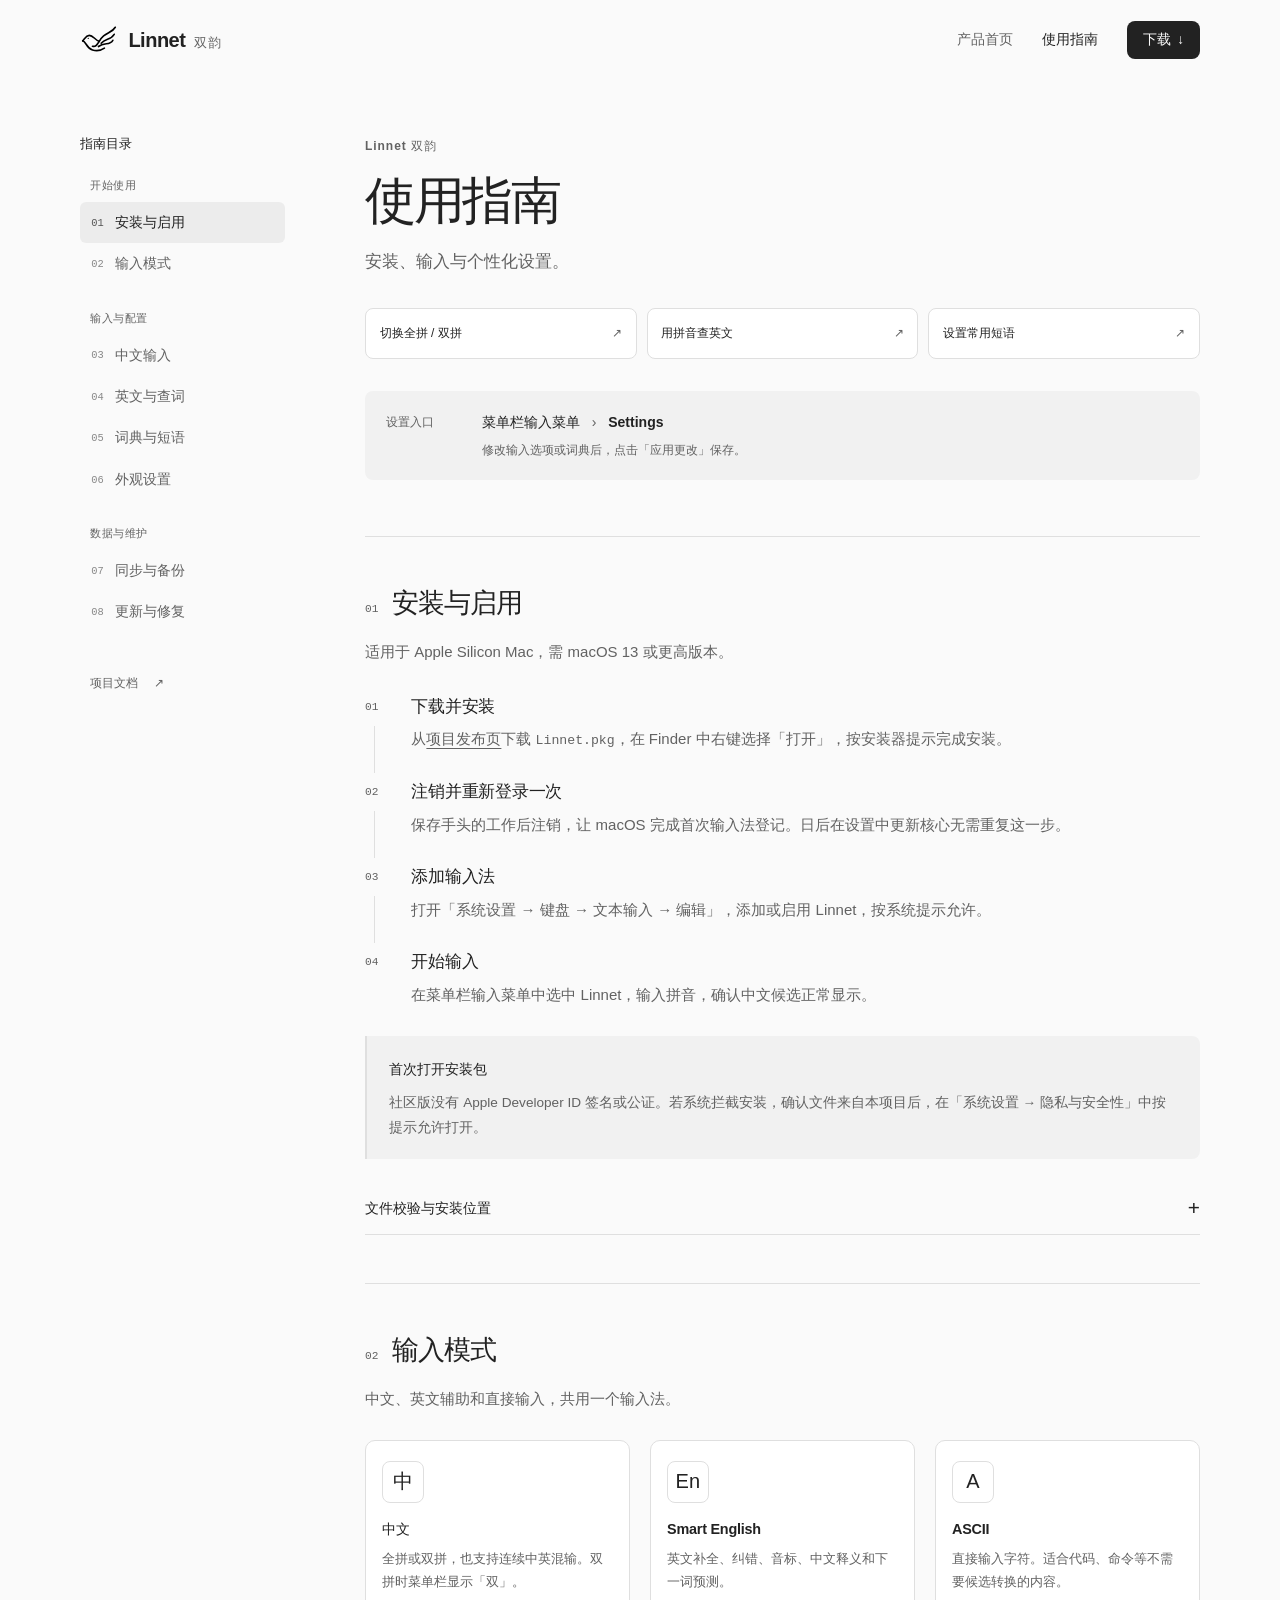
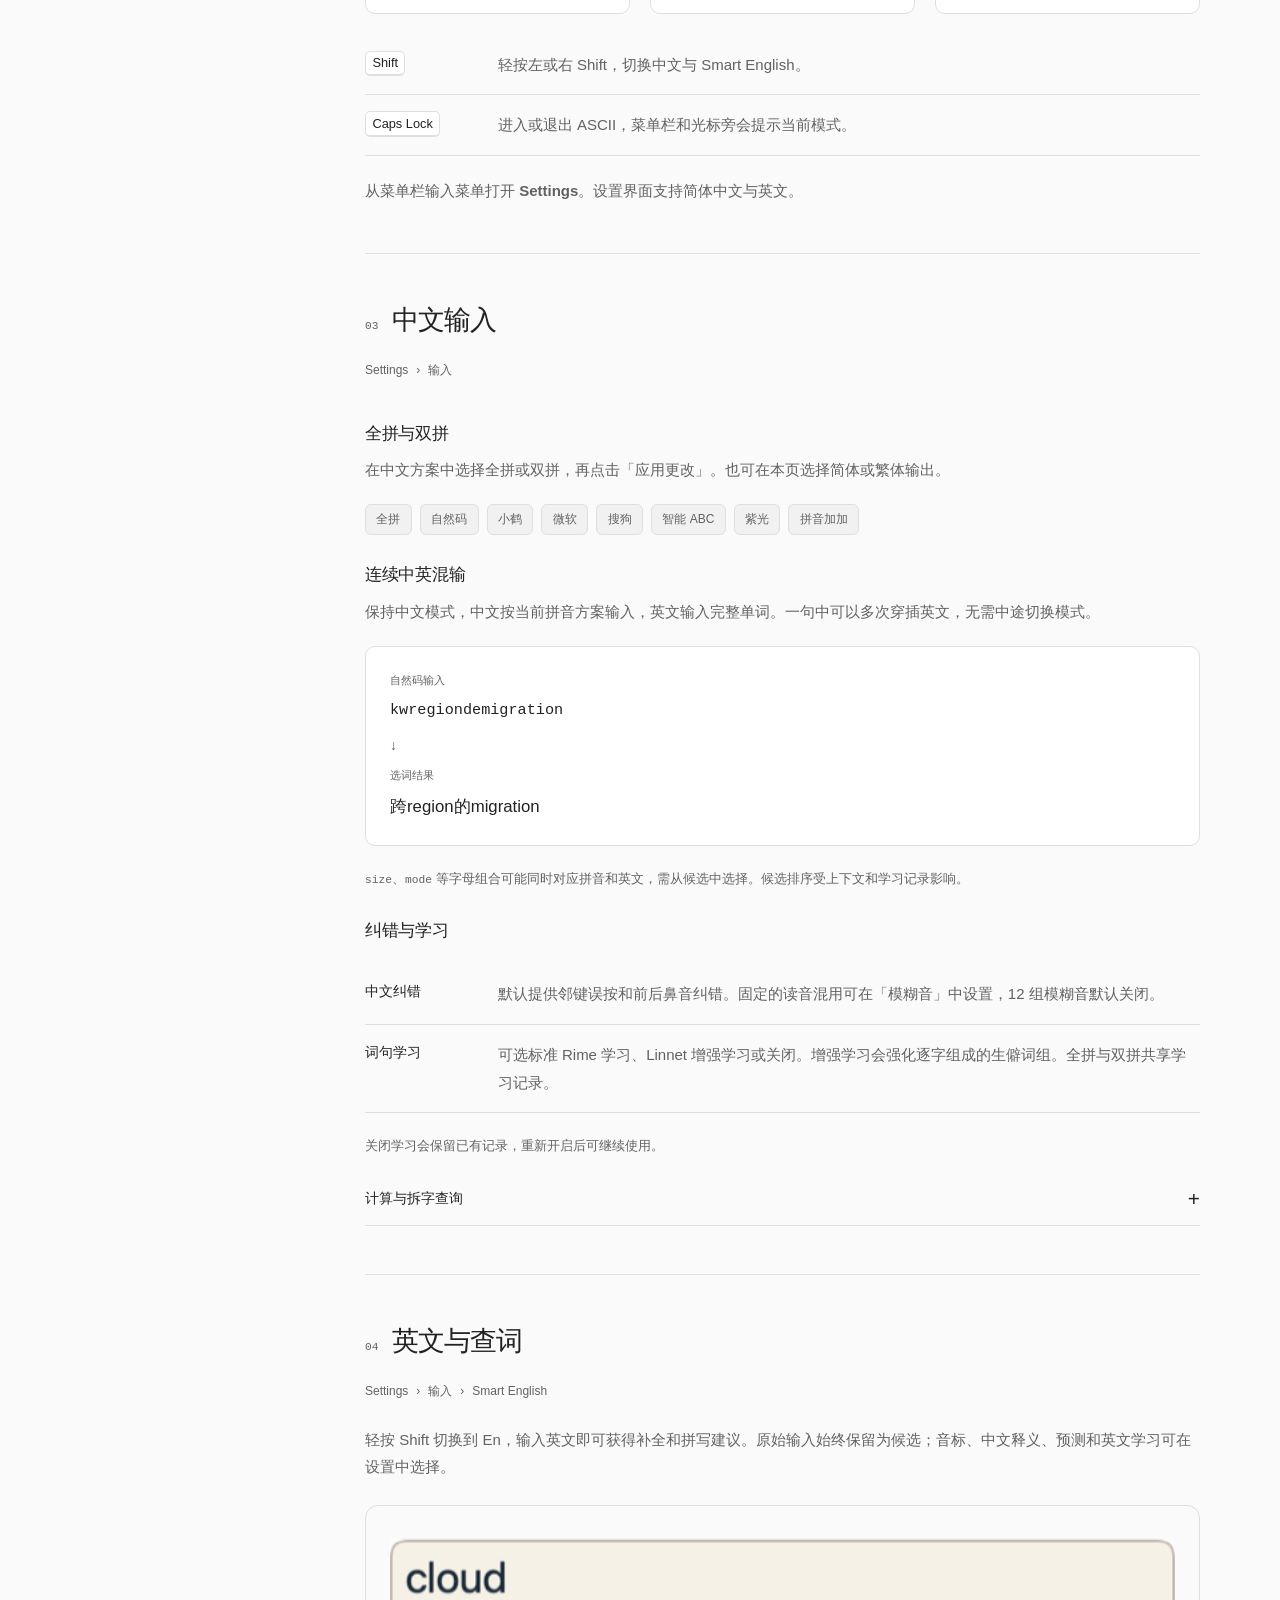
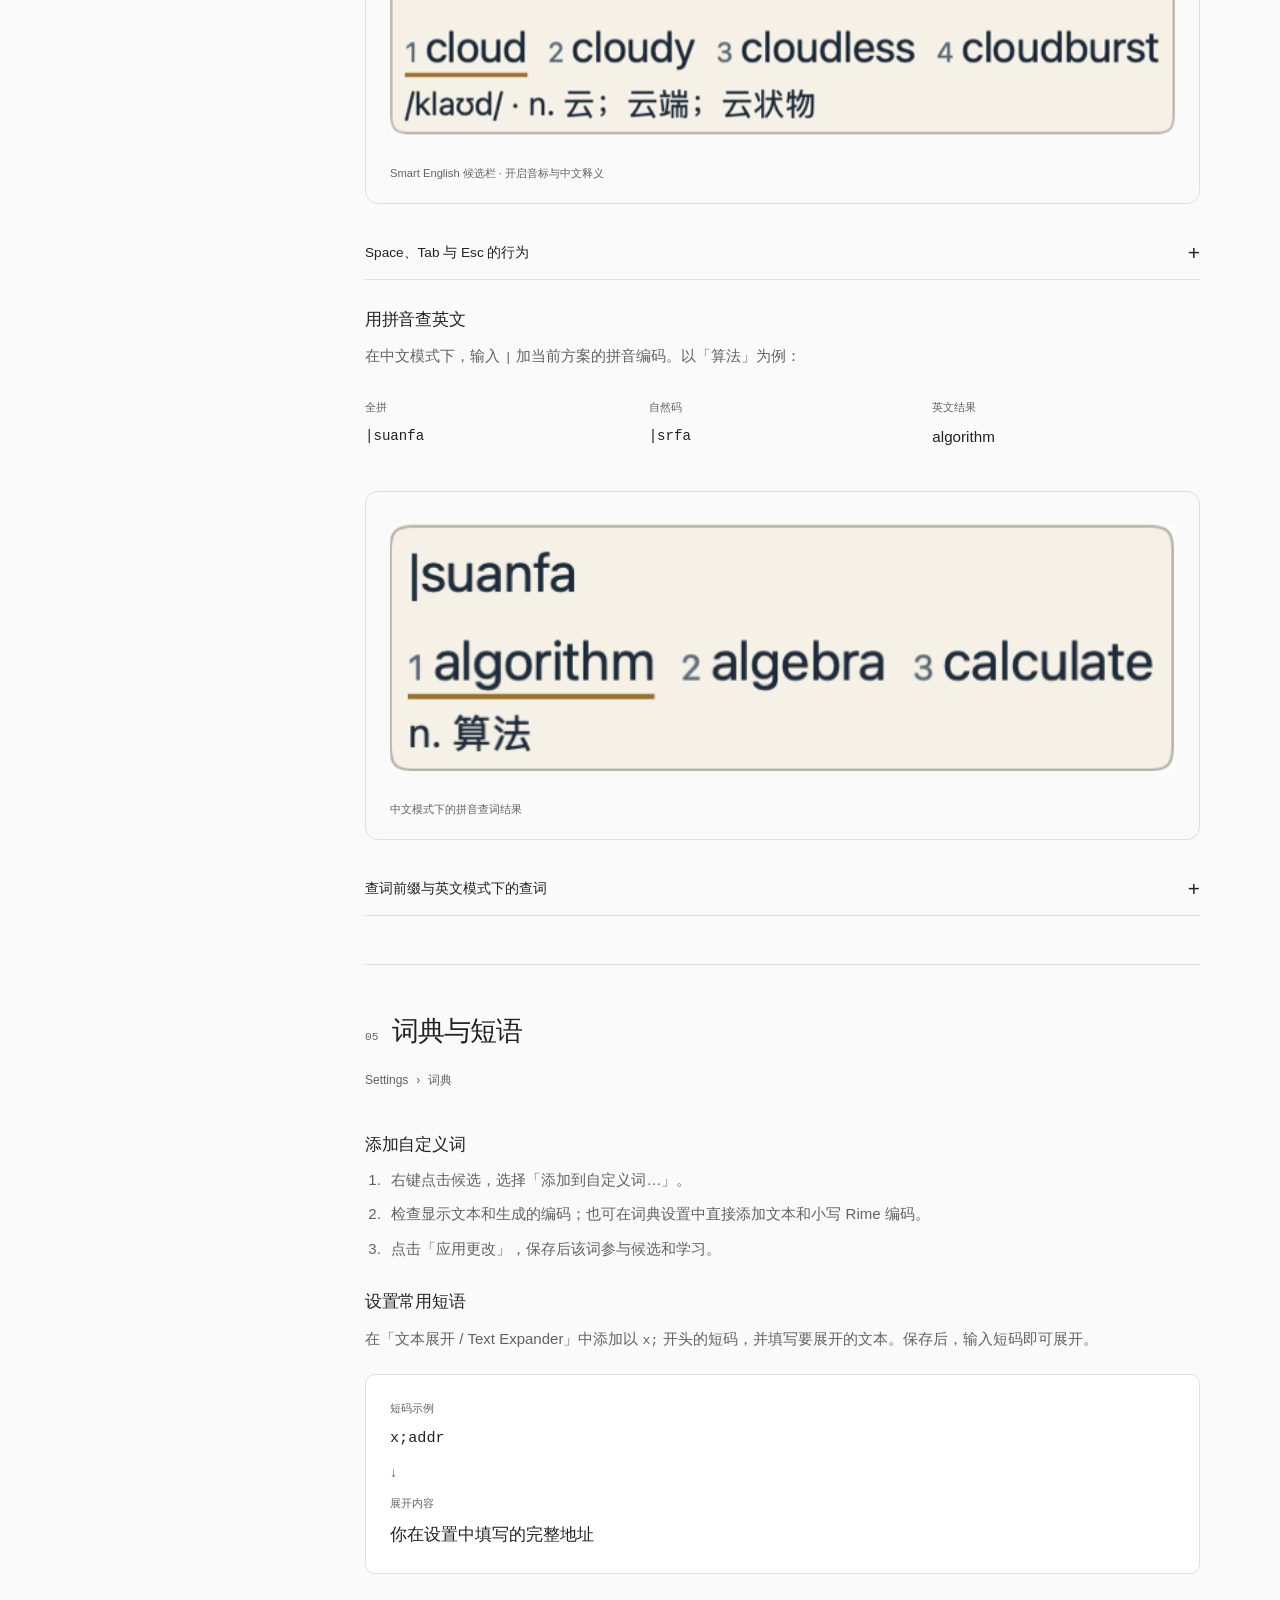
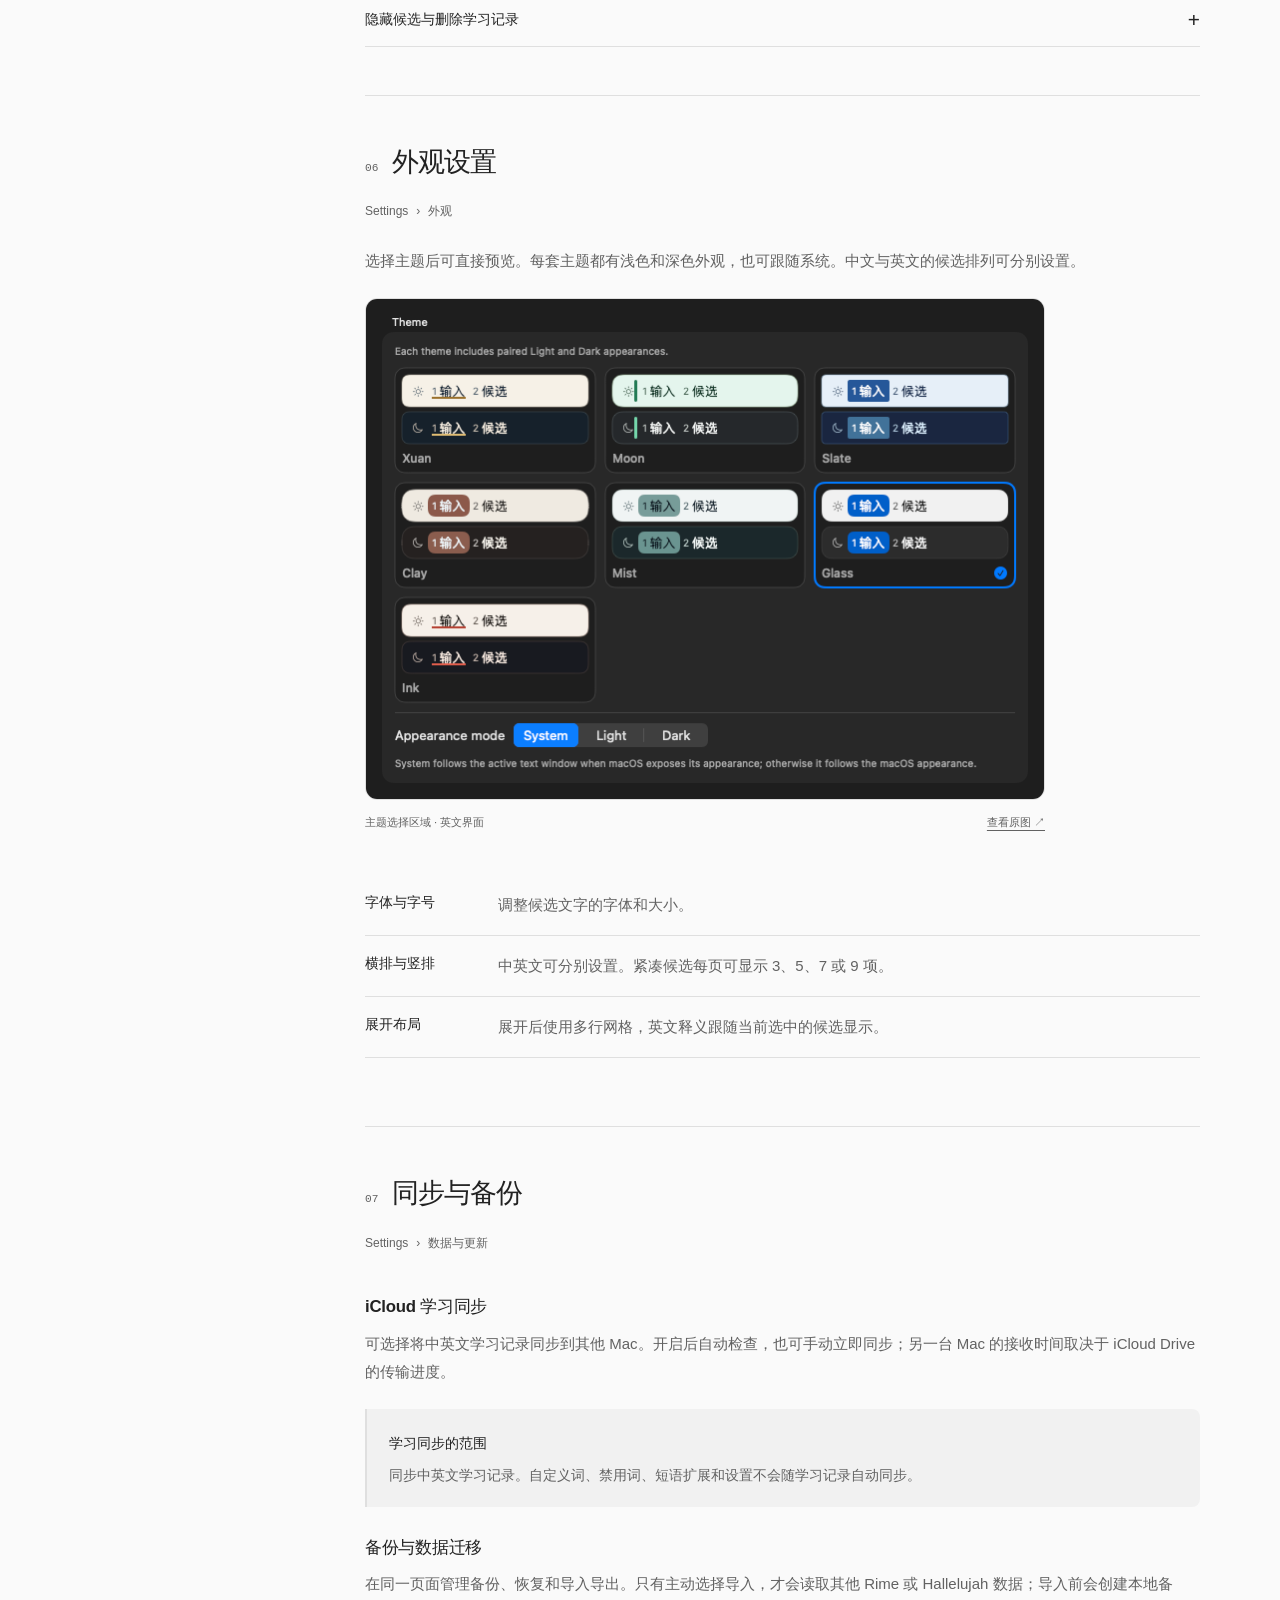
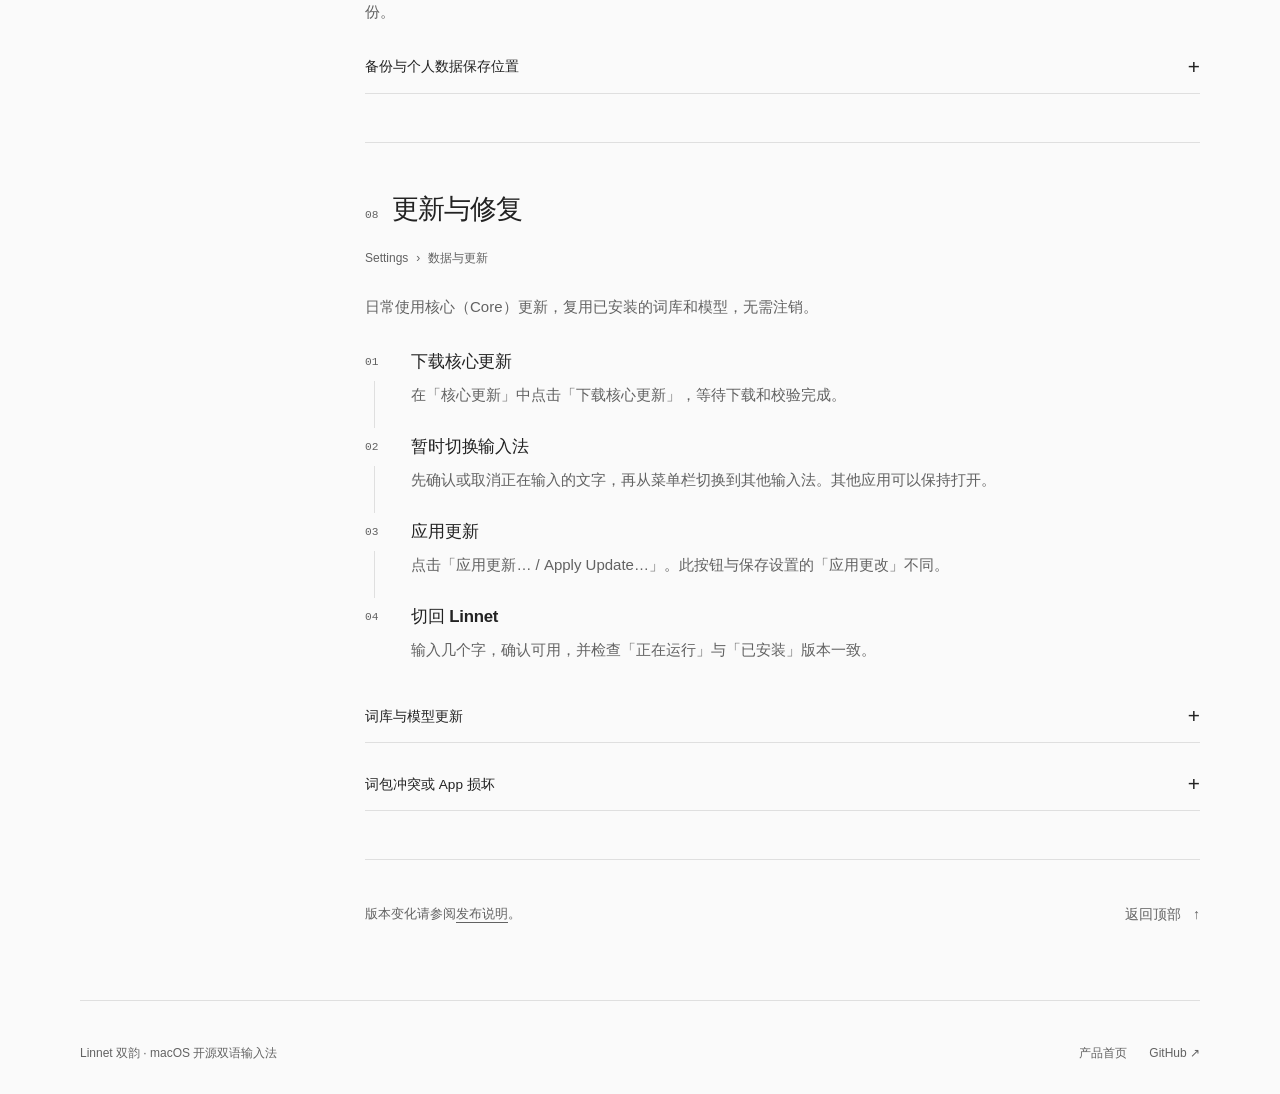
==== guide.html @ 4359aab7 "Refine product pages and usage guide" ====
<!DOCTYPE html>
<html lang="zh-Hans">
<head>
  <meta charset="utf-8">
  <meta name="viewport" content="width=device-width, initial-scale=1">
  <meta name="color-scheme" content="light dark">
  <meta name="description" content="Linnet 双韵使用指南：安装启用、全拼与双拼、英文补全与查词、个人词典、外观设置、学习同步和更新。">
  <title>使用指南 — Linnet 双韵</title>
  <link rel="icon" href="assets/mark.svg" type="image/svg+xml">
  <link rel="stylesheet" href="style.css?v=1d5e2af090fe">
  <script src="script.js?v=b2eeee60a65c" defer></script>
</head>
<body class="guide-body">
  <a class="skip-link" href="#main">跳到主要内容</a>
  <header class="site-header">
    <div class="wrap header-inner">
      <a class="brand" href="index.html" aria-label="Linnet 双韵首页"><img src="assets/mark.svg" alt="" width="38" height="34"><span>Linnet <span class="brand-cn">双韵</span></span></a>
      <nav aria-label="主导航"><a href="index.html">产品首页</a><a href="guide.html" aria-current="page">使用指南</a><a class="nav-download" href="index.html#install">下载 <span aria-hidden="true">↓</span></a></nav>
    </div>
  </header>
  <div class="wrap guide-layout">
    <aside class="guide-sidebar">
      <details class="guide-navigation" open>
        <summary>指南目录 <span class="nav-current-label" aria-hidden="true">安装与启用</span><span class="disclosure-icon" aria-hidden="true">+</span></summary>
        <nav class="guide-toc" aria-label="指南章节">
          <p class="nav-group">开始使用</p>
          <a href="#install"><span>01</span>安装与启用</a>
          <a href="#modes"><span>02</span>输入模式</a>
          <p class="nav-group">输入与配置</p>
          <a href="#chinese"><span>03</span>中文输入</a>
          <a href="#english"><span>04</span>英文与查词</a>
          <a href="#dictionary"><span>05</span>词典与短语</a>
          <a href="#appearance"><span>06</span>外观设置</a>
          <p class="nav-group">数据与维护</p>
          <a href="#data"><span>07</span>同步与备份</a>
          <a href="#updates"><span>08</span>更新与修复</a>
        </nav>
      </details>
      <a class="sidebar-source" href="https://github.com/Ares-X/Linnet/blob/main/README.md">项目文档 <span aria-hidden="true">↗</span></a>
    </aside>
    <main id="main" class="guide-content">
      <div class="guide-intro">
        <p class="eyebrow">Linnet 双韵</p>
        <h1>使用指南</h1>
        <p class="guide-lead">安装、输入与个性化设置。</p>
        <div class="quick-links" aria-label="常用操作">
          <a href="#chinese"><span>切换全拼 / 双拼</span><span aria-hidden="true">↗</span></a>
          <a href="#lookup"><span>用拼音查英文</span><span aria-hidden="true">↗</span></a>
          <a href="#expander"><span>设置常用短语</span><span aria-hidden="true">↗</span></a>
        </div>
        <div class="settings-entry"><span class="entry-label">设置入口</span><p>菜单栏输入菜单 <span aria-hidden="true">›</span> <strong>Settings</strong></p><small>修改输入选项或词典后，点击「应用更改」保存。</small></div>
      </div>

      <section id="install" class="guide-section" aria-labelledby="install-title">
        <div class="chapter-heading"><span aria-hidden="true">01</span><h2 id="install-title">安装与启用</h2></div>
        <p class="section-lead">适用于 Apple Silicon Mac，需 macOS 13 或更高版本。</p>
        <ol class="steps">
          <li><h3>下载并安装</h3><p>从<a href="https://github.com/Ares-X/Linnet/releases/latest">项目发布页</a>下载 <code>Linnet.pkg</code>，在 Finder 中右键选择「打开」，按安装器提示完成安装。</p></li>
          <li><h3>注销并重新登录一次</h3><p>保存手头的工作后注销，让 macOS 完成首次输入法登记。日后在设置中更新核心无需重复这一步。</p></li>
          <li><h3>添加输入法</h3><p>打开「系统设置 → 键盘 → 文本输入 → 编辑」，添加或启用 Linnet，按系统提示允许。</p></li>
          <li><h3>开始输入</h3><p>在菜单栏输入菜单中选中 Linnet，输入拼音，确认中文候选正常显示。</p></li>
        </ol>
        <div class="note"><strong>首次打开安装包</strong><p>社区版没有 Apple Developer ID 签名或公证。若系统拦截安装，确认文件来自本项目后，在「系统设置 → 隐私与安全性」中按提示允许打开。</p></div>
        <details class="guide-details"><summary>文件校验与安装位置<span class="disclosure-icon" aria-hidden="true">+</span></summary><div>
          <p>在终端中进入安装包所在目录，运行以下命令，与同一版本发布页上的 SHA-256 核对。校验值不符或提示文件损坏时，请停止安装并核对来源。</p>
          <div class="command-row"><code id="guide-verify-command">shasum -a 256 Linnet.pkg</code><button type="button" data-copy="guide-verify-command">复制命令</button></div><p class="copy-status" role="status" aria-live="polite"></p>
          <p>Linnet 安装到 <code>~/Library/Input Methods/Linnet.app</code>，无需管理员权限。安装后不要手动移动 App。</p>
        </div></details>
      </section>

      <section id="modes" class="guide-section" aria-labelledby="modes-title">
        <div class="chapter-heading"><span aria-hidden="true">02</span><h2 id="modes-title">输入模式</h2></div>
        <p class="section-lead">中文、英文辅助和直接输入，共用一个输入法。</p>
        <div class="mode-cards">
          <article><span class="mode-badge" aria-hidden="true">中</span><h3>中文</h3><p>全拼或双拼，也支持连续中英混输。双拼时菜单栏显示「双」。</p></article>
          <article><span class="mode-badge" aria-hidden="true">En</span><h3>Smart English</h3><p>英文补全、纠错、音标、中文释义和下一词预测。</p></article>
          <article><span class="mode-badge" aria-hidden="true">A</span><h3>ASCII</h3><p>直接输入字符。适合代码、命令等不需要候选转换的内容。</p></article>
        </div>
        <dl class="option-list"><div><dt><kbd>Shift</kbd></dt><dd>轻按左或右 Shift，切换中文与 Smart English。</dd></div><div><dt><kbd>Caps Lock</kbd></dt><dd>进入或退出 ASCII，菜单栏和光标旁会提示当前模式。</dd></div></dl>
        <p>从菜单栏输入菜单打开 <strong>Settings</strong>。设置界面支持简体中文与英文。</p>
      </section>

      <section id="chinese" class="guide-section" aria-labelledby="chinese-title">
        <div class="chapter-heading"><span aria-hidden="true">03</span><h2 id="chinese-title">中文输入</h2></div>
        <p class="settings-path">Settings <span>›</span> 输入</p>
        <h3>全拼与双拼</h3><p>在中文方案中选择全拼或双拼，再点击「应用更改」。也可在本页选择简体或繁体输出。</p>
        <ul class="scheme-list" aria-label="支持的拼音方案"><li>全拼</li><li>自然码</li><li>小鹤</li><li>微软</li><li>搜狗</li><li>智能 ABC</li><li>紫光</li><li>拼音加加</li></ul>
        <h3>连续中英混输</h3><p>保持中文模式，中文按当前拼音方案输入，英文输入完整单词。一句中可以多次穿插英文，无需中途切换模式。</p>
        <div class="input-example"><div><span>自然码输入</span><code>kwregiondemigration</code></div><span class="example-arrow" aria-hidden="true">↓</span><div><span>选词结果</span><strong>跨region的migration</strong></div></div>
        <p class="fine-print"><code>size</code>、<code>mode</code> 等字母组合可能同时对应拼音和英文，需从候选中选择。候选排序受上下文和学习记录影响。</p>
        <h3>纠错与学习</h3>
        <dl class="option-list"><div><dt>中文纠错</dt><dd>默认提供邻键误按和前后鼻音纠错。固定的读音混用可在「模糊音」中设置，12 组模糊音默认关闭。</dd></div><div><dt>词句学习</dt><dd>可选标准 Rime 学习、Linnet 增强学习或关闭。增强学习会强化逐字组成的生僻词组。全拼与双拼共享学习记录。</dd></div></dl>
        <p class="fine-print">关闭学习会保留已有记录，重新开启后可继续使用。</p>
        <details id="tools" class="guide-details"><summary>计算与拆字查询<span class="disclosure-icon" aria-hidden="true">+</span></summary><div><p>Linnet 的中文方案接入了 Rime 生态的辅助输入工具：<code>cC</code> 加表达式用于计算，<code>uU</code> 加全拼用于部件拆字查询。字母大小写需与示例前缀一致。</p><a href="https://github.com/Ares-X/Linnet/blob/main/THIRD_PARTY_NOTICES.md">查看第三方来源</a></div></details>
      </section>

      <section id="english" class="guide-section" aria-labelledby="english-title">
        <div class="chapter-heading"><span aria-hidden="true">04</span><h2 id="english-title">英文与查词</h2></div>
        <p class="settings-path">Settings <span>›</span> 输入 <span>›</span> Smart English</p>
        <p>轻按 Shift 切换到 En，输入英文即可获得补全和拼写建议。原始输入始终保留为候选；音标、中文释义、预测和英文学习可在设置中选择。</p>
        <figure class="guide-figure candidate-showcase"><div class="screenshot-stage"><div class="screenshot-crop english-crop"><img src="assets/bilingual.png" width="1360" height="660" alt="英文候选栏显示 cloud、cloudy 等单词，下方附 cloud 的音标与中文释义" loading="lazy"></div></div><figcaption>Smart English 候选栏 · 开启音标与中文释义</figcaption></figure>
        <details class="guide-details"><summary>Space、Tab 与 Esc 的行为<span class="disclosure-icon" aria-hidden="true">+</span></summary><div><dl class="option-list"><div><dt>Space</dt><dd>可设置确认单词后是否补空格。</dd></div><div><dt>Tab</dt><dd>可选智能接受、候选导航，或交给当前应用处理。</dd></div><div><dt>Esc</dt><dd>关闭本次预测并清除英文上下文。</dd></div></dl></div></details>
        <h3 id="lookup">用拼音查英文</h3><p>在中文模式下，输入 <code>|</code> 加当前方案的拼音编码。以「算法」为例：</p>
        <div class="lookup-examples"><div><span>全拼</span><code>|suanfa</code></div><div><span>自然码</span><code>|srfa</code></div><div><span>英文结果</span><strong>algorithm</strong></div></div>
        <figure class="guide-figure candidate-showcase"><div class="screenshot-stage"><div class="screenshot-crop reverse-crop"><img src="assets/bilingual.png" width="1360" height="660" alt="全拼输入 |suanfa，候选中选中 algorithm，释义为算法" loading="lazy"></div></div><figcaption>中文模式下的拼音查词结果</figcaption></figure>
        <details class="guide-details"><summary>查词前缀与英文模式下的查词<span class="disclosure-icon" aria-hidden="true">+</span></summary><div><p>在输入设置中可将查词前缀改为 <code>;</code>；默认分号不触发查词。Smart English 模式下可直接输入当前方案的拼音编码，无需前缀，普通英文候选优先。</p></div></details>
      </section>

      <section id="dictionary" class="guide-section" aria-labelledby="dictionary-title">
        <div class="chapter-heading"><span aria-hidden="true">05</span><h2 id="dictionary-title">词典与短语</h2></div>
        <p class="settings-path">Settings <span>›</span> 词典</p>
        <h3>添加自定义词</h3><ol class="compact-steps"><li>右键点击候选，选择「添加到自定义词…」。</li><li>检查显示文本和生成的编码；也可在词典设置中直接添加文本和小写 Rime 编码。</li><li>点击「应用更改」，保存后该词参与候选和学习。</li></ol>
        <h3 id="expander">设置常用短语</h3><p>在「文本展开 / Text Expander」中添加以 <code>x;</code> 开头的短码，并填写要展开的文本。保存后，输入短码即可展开。</p>
        <div class="input-example"><div><span>短码示例</span><code>x;addr</code></div><span class="example-arrow" aria-hidden="true">↓</span><div><span>展开内容</span><strong>你在设置中填写的完整地址</strong></div></div>
        <details class="guide-details"><summary>隐藏候选与删除学习记录<span class="disclosure-icon" aria-hidden="true">+</span></summary><div><p>在「禁用英文词」中添加完整单词，可隐藏该词，匹配不区分大小写。右键「忘记此候选的学习记录」只删除学习记录，不会隐藏词库中内置的单词。</p></div></details>
      </section>

      <section id="appearance" class="guide-section" aria-labelledby="appearance-title">
        <div class="chapter-heading"><span aria-hidden="true">06</span><h2 id="appearance-title">外观设置</h2></div>
        <p class="settings-path">Settings <span>›</span> 外观</p>
        <p>选择主题后可直接预览。每套主题都有浅色和深色外观，也可跟随系统。中文与英文的候选排列可分别设置。</p>
        <figure class="guide-figure settings-figure"><a href="assets/settings-appearance.png" aria-label="查看外观设置原图"><img src="assets/settings-appearance.png" width="680" height="501" alt="外观设置的主题选择区域，包含七套主题，以及 System、Light 和 Dark 选项" loading="lazy"></a><figcaption>主题选择区域 · 英文界面 <a href="assets/settings-appearance.png">查看原图 ↗</a></figcaption></figure>
        <dl class="option-list"><div><dt>字体与字号</dt><dd>调整候选文字的字体和大小。</dd></div><div><dt>横排与竖排</dt><dd>中英文可分别设置。紧凑候选每页可显示 3、5、7 或 9 项。</dd></div><div><dt>展开布局</dt><dd>展开后使用多行网格，英文释义跟随当前选中的候选显示。</dd></div></dl>
      </section>

      <section id="data" class="guide-section" aria-labelledby="data-title">
        <div class="chapter-heading"><span aria-hidden="true">07</span><h2 id="data-title">同步与备份</h2></div>
        <p class="settings-path">Settings <span>›</span> 数据与更新</p>
        <h3>iCloud 学习同步</h3><p>可选择将中英文学习记录同步到其他 Mac。开启后自动检查，也可手动立即同步；另一台 Mac 的接收时间取决于 iCloud Drive 的传输进度。</p>
        <div class="note"><strong>学习同步的范围</strong><p>同步中英文学习记录。自定义词、禁用词、短语扩展和设置不会随学习记录自动同步。</p></div>
        <h3>备份与数据迁移</h3><p>在同一页面管理备份、恢复和导入导出。只有主动选择导入，才会读取其他 Rime 或 Hallelujah 数据；导入前会创建本地备份。</p>
        <details class="guide-details"><summary>备份与个人数据保存位置<span class="disclosure-icon" aria-hidden="true">+</span></summary><div><p>个人词典、学习记录和本地备份保存在 <code>~/Library/Application Support/Linnet/</code>。启用学习同步或手动上传恢复备份后，相应数据会进入你的 iCloud Drive；学习同步和恢复备份的内容范围不同。导出的文件也可能包含个人数据。</p></div></details>
      </section>

      <section id="updates" class="guide-section" aria-labelledby="updates-title">
        <div class="chapter-heading"><span aria-hidden="true">08</span><h2 id="updates-title">更新与修复</h2></div>
        <p class="settings-path">Settings <span>›</span> 数据与更新</p>
        <p class="section-lead">日常使用核心（Core）更新，复用已安装的词库和模型，无需注销。</p>
        <ol class="steps"><li><h3>下载核心更新</h3><p>在「核心更新」中点击「下载核心更新」，等待下载和校验完成。</p></li><li><h3>暂时切换输入法</h3><p>先确认或取消正在输入的文字，再从菜单栏切换到其他输入法。其他应用可以保持打开。</p></li><li><h3>应用更新</h3><p>点击「应用更新… / Apply Update…」。此按钮与保存设置的「应用更改」不同。</p></li><li><h3>切回 Linnet</h3><p>输入几个字，确认可用，并检查「正在运行」与「已安装」版本一致。</p></li></ol>
        <details class="guide-details"><summary>词库与模型更新<span class="disclosure-icon" aria-hidden="true">+</span></summary><div><p>在「数据与更新」选择正式版或预览版，下载对应语言数据。新数据准备好前继续使用当前数据；更新会复用未变化的词包。</p></div></details>
        <details class="guide-details"><summary>词包冲突或 App 损坏<span class="disclosure-icon" aria-hidden="true">+</span></summary><div><p>同版本词包冲突可使用「修复语言数据更新」。App 损坏时，从项目发布页获取完整 <code>Linnet.pkg</code> 进行修复，无需先卸载。健康词包和个人数据会保留。</p><a href="https://github.com/Ares-X/Linnet/blob/main/README.md#升级与卸载">完整修复与卸载说明 ↗</a></div></details>
      </section>
      <div class="guide-end"><p>版本变化请参阅<a href="https://github.com/Ares-X/Linnet/releases/latest">发布说明</a>。</p><a href="#main" class="text-link">返回顶部 <span aria-hidden="true">↑</span></a></div>
    </main>
  </div>
  <footer class="wrap site-footer"><p>Linnet 双韵 · macOS 开源双语输入法</p><div class="footer-links"><a href="index.html">产品首页</a><a href="https://github.com/Ares-X/Linnet">GitHub ↗</a></div></footer>
</body>
</html>
---- style.css ----
:root {
  color-scheme: light dark;
  --bg: #fafafa; --surface: #fff; --soft: #f1f1f1;
  --ink: #222; --muted: #626262; --line: #dfdfdf;
  --accent: #242424; --accent-soft: #ececec; --on-accent: #fff;
  --shadow: 0 20px 55px -30px #0005, 0 1px 3px #0000000a;
  --font: -apple-system, BlinkMacSystemFont, "SF Pro Display", "PingFang SC", "Hiragino Sans GB", "Microsoft YaHei", sans-serif;
  --mono: ui-monospace, "SF Mono", Menlo, Consolas, monospace;
  font-family: var(--font); font-size: 100%; font-synthesis: none;
}
* { box-sizing: border-box; }
html { scroll-behavior: smooth; scroll-padding-top: 7rem; }
body { margin: 0; color: var(--ink); background: var(--bg); line-height: 1.75; -webkit-font-smoothing: antialiased; }
a { color: inherit; text-decoration: none; }
button, input { font: inherit; }
button, summary { cursor: pointer; }
a, button, summary { touch-action: manipulation; -webkit-tap-highlight-color: transparent; }
:focus-visible { outline: 2px solid var(--ink); outline-offset: 5px; border-radius: 3px; }
::selection { background: var(--accent-soft); color: var(--ink); }
[hidden] { display: none !important; }
img { display: block; max-width: 100%; height: auto; }
figure { margin: 0; }
h1, h2, h3, h4, p { margin: 0; }
h1, h2, h3 { text-wrap: balance; }
h1 { font-size: clamp(3rem, 5.6vw, 4.8rem); font-weight: 610; line-height: 1.18; letter-spacing: -.05em; }
h2 { font-size: clamp(1.9rem, 3vw, 2.6rem); font-weight: 590; line-height: 1.35; letter-spacing: -.035em; }
h3 { font-size: 1.125rem; font-weight: 600; line-height: 1.5; letter-spacing: -.015em; }
code { font-family: var(--mono); font-size: .88em; overflow-wrap: anywhere; }
kbd { display: inline-block; padding: .1rem .4rem; border: 1px solid var(--line); border-bottom-width: 2px; border-radius: 5px; font: .8rem/1.5 var(--font); background: var(--surface); color: var(--ink); white-space: nowrap; }
.wrap { width: min(1120px, calc(100% - 5rem)); margin-inline: auto; }
.skip-link { position: fixed; top: .7rem; left: 1rem; padding: .6rem 1rem; background: var(--surface); z-index: 100; transform: translateY(-200%); }
.skip-link:focus { transform: translateY(0); }
.site-header { position: sticky; top: 0; z-index: 30; background: color-mix(in srgb, var(--bg) 92%, transparent); backdrop-filter: blur(18px); }
.header-inner { min-height: 5rem; display: flex; align-items: center; justify-content: space-between; gap: 2rem; }
.brand { display: inline-flex; align-items: center; gap: .65rem; font-size: 1.25rem; font-weight: 620; letter-spacing: -.025em; flex-shrink: 0; }
.brand-cn { color: var(--muted); margin-left: .25rem; font-size: .82rem; font-weight: 450; letter-spacing: .08em; }
.site-header nav { display: flex; gap: 1.8rem; align-items: center; font-size: .85rem; }
.site-header nav > a { display: inline-flex; align-items: center; gap: .4rem; min-height: 44px; }
.site-header nav > a:not(.nav-download) { color: var(--muted); }
.site-header nav > a:hover, .site-header nav > a[aria-current="page"] { color: var(--ink); }
.site-header .nav-download { background: var(--ink); color: var(--bg); border-radius: 8px; padding: .35rem 1rem; min-height: 38px; }
.eyebrow { color: var(--muted); font-size: .75rem; font-weight: 550; letter-spacing: .08em; margin-bottom: .85rem; }
.button { display: inline-flex; align-items: center; justify-content: center; gap: .6rem; min-height: 48px; padding: .75rem 1.25rem; border-radius: 9px; font-size: .9rem; font-weight: 560; transition: background .18s, box-shadow .18s; }
.primary { background: var(--accent); color: var(--on-accent); }
.primary:hover { box-shadow: 0 3px 14px #0003; }
.secondary { border: 1px solid var(--line); background: var(--surface); }
.secondary:hover { background: var(--soft); }
.button svg { width: 19px; height: 19px; fill: none; stroke: currentColor; stroke-width: 1.6; stroke-linecap: round; stroke-linejoin: round; }
.text-link { display: inline-flex; align-items: center; gap: .75rem; min-height: 44px; font-size: .875rem; font-weight: 500; }
.text-link:hover { text-decoration: underline; text-underline-offset: 5px; }
.hero { padding-block: 4.3rem 4.5rem; }
.hero-copy { text-align: center; }
.hero-description { margin: 1.4rem auto 0; max-width: 38rem; font-size: 1.12rem; line-height: 1.9; color: var(--muted); }
.hero-actions { display: flex; justify-content: center; align-items: center; flex-wrap: wrap; gap: 1.6rem; margin-top: 1.9rem; }
.download-meta { margin-top: .9rem; color: var(--muted); font-size: .75rem; }
.download-meta span { margin-inline: .3rem; }
.input-recording { margin: 3.5rem auto 0; max-width: 930px; }
.recording-heading { display: flex; justify-content: space-between; align-items: center; gap: 1rem; margin-bottom: 1rem; }
.recording-heading h2 { font-size: .95rem; font-weight: 550; letter-spacing: 0; }
.recording-heading a { font-size: .8rem; color: var(--muted); padding-block: .5rem; }
.input-recording video { width: 100%; height: auto; display: block; border-radius: 14px; border: 1px solid var(--line); background: #fff; box-shadow: var(--shadow); }
.input-recording figcaption { margin-top: 1rem; display: flex; flex-wrap: wrap; justify-content: space-between; gap: .4rem 1rem; font-size: .75rem; color: var(--muted); }
.recording-details { max-width: 32rem; text-align: right; }
.recording-details summary { text-decoration: underline; text-underline-offset: 3px; }
.recording-details p { margin-top: .65rem; text-align: left; }
.section { padding-block: 5.5rem; }
.section-heading { display: flex; justify-content: space-between; align-items: flex-end; gap: 3rem; margin-bottom: 2.75rem; }
.section-heading > p { color: var(--muted); max-width: 24rem; font-size: .95rem; }
.input-section, .extended-features { border-top: 1px solid var(--line); }
.input-columns { display: grid; grid-template-columns: repeat(2, minmax(0, 1fr)); gap: 2rem; }
.input-column { min-width: 0; display: flex; flex-direction: column; }
.input-copy { flex: 1; margin-bottom: 1.5rem; }
.input-copy h3 { font-size: 1.35rem; }
.input-copy p { margin-top: .8rem; color: var(--muted); }
.candidate-showcase { background: #fafafa; color: #222; border: 1px solid var(--line); border-radius: 13px; overflow: hidden; }
.candidate-showcase figcaption { padding: 1.5rem 1.5rem 0; }
.candidate-showcase h4 { font-size: .9rem; font-weight: 550; }
.candidate-showcase p { margin-top: .4rem; color: #626262; font-size: .85rem; }
.screenshot-stage { display: grid; align-items: center; min-height: 12.5rem; padding: 1.5rem; }
.screenshot-crop, .theme-crop { position: relative; overflow: hidden; width: 100%; }
.screenshot-crop img, .theme-crop img { position: absolute; max-width: none; height: auto; }
.reverse-crop { aspect-ratio: 590 / 186; }
.reverse-crop img { width: 230.50848%; left: -11.01695%; top: -152.68817%; }
.english-crop { aspect-ratio: 590 / 148; }
.english-crop img { width: 230.50848%; left: -122.71186%; top: -218.24324%; }
.gallery-source { display: flex; flex-wrap: wrap; justify-content: space-between; gap: .5rem 1rem; margin-top: 1rem; color: var(--muted); font-size: .75rem; }
.gallery-source a { text-decoration: underline; text-underline-offset: 4px; }
.learning-note { display: grid; grid-template-columns: 1fr 1.35fr; gap: 3rem; margin-top: 3rem; padding-top: 2.5rem; border-top: 1px solid var(--line); }
.learning-note h3 { max-width: 14em; font-size: 1.25rem; }
.learning-note p { color: var(--muted); }
.learning-note .text-link { margin-top: .7rem; color: var(--muted); }
.scheme-list { display: flex; flex-wrap: wrap; gap: .5rem; padding: 0; list-style: none; margin: 1.25rem 0 0; }
.scheme-list li { background: var(--soft); border: 1px solid var(--line); padding: .25rem .65rem; border-radius: 6px; font-size: .75rem; color: var(--muted); }
.feature-grid { display: grid; grid-template-columns: repeat(3, minmax(0, 1fr)); gap: 2.5rem 3rem; }
.feature-grid article { border-top: 1px solid var(--line); padding-top: 1.25rem; display: flex; flex-direction: column; align-items: flex-start; }
.feature-index { font: .7rem var(--mono); color: var(--muted); margin-bottom: .9rem; }
.feature-grid p { margin-top: .7rem; color: var(--muted); font-size: .95rem; flex: 1; }
.feature-grid a { display: inline-flex; gap: .7rem; align-items: center; min-height: 44px; margin-top: .8rem; font-size: .8rem; }
.feature-grid a:hover { text-decoration: underline; text-underline-offset: 4px; }
.appearance-section { background: var(--soft); }
.theme-controls { display: flex; overflow-x: auto; gap: .45rem; padding: .4rem .25rem .8rem; margin-bottom: 1.25rem; }
.theme-controls button { flex-shrink: 0; border: 1px solid transparent; background: transparent; color: var(--muted); border-radius: 8px; min-height: 44px; padding: .5rem .8rem; font-size: .8rem; }
.theme-controls button:hover { background: var(--accent-soft); }
.theme-controls button[aria-selected="true"] { background: var(--ink); color: var(--bg); }
.theme-gallery { display: grid; grid-template-columns: repeat(2, minmax(0, 1fr)); gap: 1rem; }
.theme-card { background: #fafafa; color: #222; border: 1px solid var(--line); border-radius: 13px; padding: 1.75rem; }
.theme-card figcaption { display: flex; align-items: baseline; justify-content: space-between; flex-wrap: wrap; gap: .4rem 1rem; margin-bottom: 1.5rem; }
.theme-card h3 { font-size: 1rem; }
.theme-card figcaption > span { color: #626262; font-size: .75rem; }
.theme-crop { aspect-ratio: 445 / 113; }
.theme-crop img { width: 305.61798%; left: var(--crop-left); top: var(--crop-top); }
.theme-gallery.is-interactive { display: block; }
.theme-gallery.is-interactive .theme-card { display: grid; grid-template-columns: 1fr minmax(0, 445px); gap: 2.5rem; align-items: center; padding: 2.5rem 3rem; }
.theme-gallery.is-interactive .theme-card figcaption { flex-direction: column; align-items: flex-start; gap: .5rem; margin: 0; }
.theme-gallery.is-interactive .theme-card h3 { font-size: 1.35rem; }
.theme-gallery.is-interactive .theme-crop { max-width: 445px; margin-inline: auto; }
.everyday { display: grid; grid-template-columns: repeat(2, minmax(0, 1fr)); gap: 4rem; }
.everyday article { padding: .5rem 0; }
.everyday h2 { font-size: 1.8rem; }
.everyday p { margin-top: 1rem; color: var(--muted); }
.everyday .text-link { margin-top: 1.1rem; }
.line-icon { display: block; width: 32px; height: 32px; fill: none; stroke: var(--ink); stroke-width: 1.5; stroke-linecap: round; stroke-linejoin: round; margin-bottom: 1.5rem; }
.guide-callout { display: flex; justify-content: space-between; align-items: center; gap: 2rem; background: var(--soft); padding: 2.5rem 3rem; border-radius: 14px; margin-bottom: 5.5rem; }
.guide-callout h2 { font-size: 1.7rem; }
.guide-callout p:not(.eyebrow) { margin-top: .65rem; color: var(--muted); font-size: .9rem; }
.guide-callout .button { flex-shrink: 0; }
.install-section { padding-block: 4.5rem 3rem; border-top: 1px solid var(--line); }
.install-heading { display: flex; flex-direction: column; align-items: center; text-align: center; }
.install-heading > img { width: 54px; margin-bottom: 1.3rem; }
.install-heading h2 { margin-bottom: .7rem; }
.install-heading > p { color: var(--muted); font-size: .875rem; }
.install-heading .button { margin-top: 1.5rem; }
.release-link { color: var(--muted); font-size: .8rem; padding: .75rem; }
.install-steps { list-style: none; padding: 0; margin: 3rem 0 2rem; display: grid; grid-template-columns: repeat(3, minmax(0, 1fr)); gap: 2rem; }
.step-number { display: grid; place-items: center; border: 1px solid var(--line); border-radius: 50%; width: 1.8rem; height: 1.8rem; font: .75rem var(--mono); margin-bottom: 1rem; }
.install-steps h3 { font-size: 1rem; }
.install-steps p { color: var(--muted); margin-top: .6rem; font-size: .875rem; }
.install-help { border-top: 1px solid var(--line); padding-top: 1.25rem; display: grid; grid-template-columns: 1fr 1fr; gap: 2rem; }
.verify-details { font-size: .85rem; color: var(--muted); }
.verify-details summary { padding-block: .7rem; }
.verify-details > p { margin-block: .7rem; }
.command-row { display: flex; align-items: center; flex-wrap: wrap; gap: .5rem 1rem; border: 1px solid var(--line); border-radius: 8px; padding: .65rem .9rem; background: var(--surface); }
.command-row code { color: var(--ink); font-size: .8rem; }
.command-row button { margin-left: auto; padding: .35rem .2rem; min-height: 38px; font-size: .75rem; border: 0; background: transparent; color: var(--ink); }
.copy-status { font-size: .75rem !important; margin-top: .5rem; }
.site-footer { display: flex; align-items: flex-end; justify-content: space-between; gap: 2rem; padding-block: 2rem; border-top: 1px solid var(--line); }
.site-footer p { color: var(--muted); font-size: .75rem; margin-top: .6rem; }
.footer-links { display: flex; flex-wrap: wrap; justify-content: flex-end; gap: .5rem 1.4rem; color: var(--muted); font-size: .75rem; }
.footer-links > span { flex-basis: 100%; text-align: right; }
/* The guide uses the same type and materials, with a persistent reading index. */
.guide-layout { display: grid; grid-template-columns: 205px minmax(0, 1fr); gap: 5rem; }
.guide-sidebar { position: sticky; top: 6.5rem; align-self: start; padding-block: 1.8rem 1rem; max-height: calc(100dvh - 7.5rem); overflow-y: auto; }
.guide-navigation summary { display: flex; justify-content: space-between; align-items: center; font-size: .8rem; font-weight: 550; list-style: none; }
.guide-navigation summary::-webkit-details-marker, .guide-details summary::-webkit-details-marker { display: none; }
.guide-navigation summary { pointer-events: none; }
.guide-navigation summary .disclosure-icon, .nav-current-label { display: none; }
.guide-toc { margin-top: 1.3rem; }
.nav-group { margin: 1.5rem .65rem .4rem; color: var(--muted); font-size: .7rem; letter-spacing: .04em; }
.nav-group:first-child { margin-top: 0; }
.guide-toc a { display: flex; align-items: center; gap: .7rem; padding: .55rem .7rem; min-height: 40px; color: var(--muted); border-radius: 6px; font-size: .85rem; }
.guide-toc a > span { font: .65rem var(--mono); opacity: .75; }
.guide-toc a:hover { color: var(--ink); background: var(--soft); }
.guide-toc a[aria-current="location"] { color: var(--ink); background: var(--accent-soft); font-weight: 550; }
.sidebar-source { display: inline-flex; gap: 1rem; color: var(--muted); font-size: .75rem; margin: 2rem .65rem 0; padding-block: .5rem; }
.guide-content { min-width: 0; padding-bottom: 2rem; }
.guide-intro { padding-top: 3.5rem; padding-bottom: 3.5rem; }
.guide-intro h1 { font-size: clamp(2.4rem, 4vw, 3.4rem); letter-spacing: -.045em; }
.guide-lead { color: var(--muted); font-size: 1.05rem; margin-top: 1rem; }
.quick-links { display: grid; grid-template-columns: repeat(3, minmax(0, 1fr)); gap: .6rem; margin-top: 2rem; }
.quick-links a { display: flex; justify-content: space-between; align-items: center; gap: .5rem; font-size: .75rem; background: var(--surface); border: 1px solid var(--line); border-radius: 8px; padding: .85rem; transition: background .18s; }
.quick-links a:hover { background: var(--soft); }
.quick-links a > span:last-child { color: var(--muted); }
.settings-entry { display: grid; grid-template-columns: 5rem 1fr; column-gap: 1rem; margin-top: 2rem; padding: 1.2rem 1.3rem; background: var(--soft); border-radius: 8px; }
.entry-label { font-size: .75rem; color: var(--muted); padding-top: .15rem; }
.settings-entry p { font-size: .875rem; }
.settings-entry p span { color: var(--muted); margin-inline: .5rem; }
.settings-entry small { grid-column: 2; color: var(--muted); font-size: .75rem; margin-top: .35rem; }
.guide-section { padding-block: 3rem; border-top: 1px solid var(--line); }
.chapter-heading { display: flex; align-items: baseline; gap: .85rem; margin-bottom: 1rem; }
.chapter-heading > span { color: var(--muted); font: .7rem var(--mono); }
.chapter-heading h2 { font-size: 1.7rem; }
.guide-section > p, .guide-section li p, .guide-section dd, .guide-details p { color: var(--muted); font-size: .9375rem; line-height: 1.85; }
.guide-section > p + p { margin-top: .7rem; }
.guide-section h3 { margin-top: 1.7rem; margin-bottom: .65rem; font-size: 1.05rem; }
.guide-section a:not(.text-link) { text-decoration: underline; text-underline-offset: 4px; }
.guide-section > .settings-path { display: inline-flex; flex-wrap: wrap; gap: .5rem; margin-bottom: .8rem; font-size: .75rem; color: var(--muted); }
.settings-path span { color: var(--muted); }
.steps { margin: 1.75rem 0; padding: 0; list-style: none; counter-reset: steps; }
.steps > li { position: relative; padding: 0 0 1.6rem 2.9rem; counter-increment: steps; }
.steps > li::before { content: counter(steps, decimal-leading-zero); position: absolute; top: .1rem; left: 0; font: .7rem var(--mono); color: var(--muted); padding-block: .35rem; }
.steps > li:not(:last-child)::after { content: ""; position: absolute; left: .55rem; top: 2rem; bottom: .4rem; width: 1px; background: var(--line); }
.steps h3 { margin: 0 0 .4rem; }
.steps > li:last-child { padding-bottom: 0; }
.compact-steps { padding-left: 1.25rem; margin: .6rem 0 1.5rem; font-size: .9375rem; color: var(--muted); }
.compact-steps li { padding-left: .4rem; margin-top: .5rem; }
.note { padding: 1.2rem 1.4rem; background: var(--soft); border-left: 2px solid var(--line); border-radius: 0 8px 8px 0; margin-block: 1.5rem; }
.note strong { font-size: .85rem; font-weight: 550; }
.note p { margin-top: .4rem; font-size: .85rem; color: var(--muted); line-height: 1.85; }
.guide-details { border-bottom: 1px solid var(--line); margin-top: 1rem; }
.guide-details summary { display: flex; justify-content: space-between; align-items: center; gap: 1rem; min-height: 48px; padding-block: .85rem; font-size: .85rem; list-style: none; }
.disclosure-icon { display: inline-block; font-size: 1.3rem; font-weight: 300; line-height: 1; flex-shrink: 0; transition: transform .18s; }
details[open] > summary .disclosure-icon { transform: rotate(45deg); }
.guide-details > div { padding-block: .25rem 1.5rem; }
.guide-details p + p, .guide-details p + a, .guide-details .command-row { margin-top: 1rem; }
.guide-details a { font-size: .85rem; display: inline-block; }
.option-list { margin: 1.3rem 0; }
.option-list > div { display: grid; grid-template-columns: 7rem 1fr; gap: 1.3rem; padding: 1rem 0; border-bottom: 1px solid var(--line); }
.option-list dt { font-size: .85rem; font-weight: 550; }
.option-list dd { margin: 0; }
.guide-details .option-list { margin: 0; }
.guide-details .option-list > div:last-child { border: 0; }
.mode-cards { display: grid; grid-template-columns: repeat(3, minmax(0, 1fr)); gap: 1.25rem; margin-top: 1.7rem; }
.mode-cards article { padding: 1.25rem 1rem; border: 1px solid var(--line); border-radius: 10px; background: var(--surface); }
.mode-badge { display: grid; place-items: center; width: 2.6rem; height: 2.6rem; border: 1px solid var(--line); border-radius: 8px; font-size: 1.25rem; }
.mode-cards h3 { font-size: .9rem; margin: 1rem 0 .5rem; }
.mode-cards p { font-size: .8rem; color: var(--muted); }
.input-example { padding: 1.5rem; background: var(--surface); border: 1px solid var(--line); border-radius: 10px; margin: 1.3rem 0; }
.input-example > div { display: flex; flex-direction: column; gap: .4rem; }
.input-example > div > span { font-size: .7rem; color: var(--muted); }
.input-example code { font-size: .95rem; }
.input-example strong { font-weight: 500; font-size: 1.05rem; overflow-wrap: anywhere; }
.example-arrow { display: block; color: var(--muted); margin-block: .55rem; font-size: .875rem; }
.guide-section .fine-print { font-size: .8rem; }
.guide-figure { margin-block: 1.5rem; }
.guide-figure .screenshot-stage { min-height: 0; padding: 2rem 1.5rem 1rem; }
.guide-figure figcaption { display: flex; flex-wrap: wrap; justify-content: space-between; gap: .5rem; padding: .8rem 1.5rem 1.2rem; font-size: .7rem; color: #626262; }
.settings-figure { max-width: 680px; }
.settings-figure img { width: 100%; border: 1px solid var(--line); border-radius: 12px; }
.settings-figure figcaption { color: var(--muted); padding-inline: 0; }
.lookup-examples { display: grid; grid-template-columns: repeat(3, minmax(0, 1fr)); gap: 1rem; padding-block: 1rem; margin-top: .7rem; }
.lookup-examples div { display: flex; flex-direction: column; gap: .4rem; }
.lookup-examples span { color: var(--muted); font-size: .7rem; }
.lookup-examples strong { font-size: .95rem; font-weight: 500; }
.guide-end { display: flex; align-items: center; justify-content: space-between; flex-wrap: wrap; gap: 1rem; padding-block: 2rem; border-top: 1px solid var(--line); color: var(--muted); font-size: .8rem; }
.guide-end p a { text-decoration: underline; text-underline-offset: 4px; }
@media (prefers-color-scheme: dark) {
  :root { --bg: #151515; --surface: #1d1d1d; --soft: #1d1d1d; --ink: #eee; --muted: #a8a8a8; --line: #343434; --accent: #eee; --accent-soft: #292929; --on-accent: #181818; --shadow: 0 20px 55px -30px #0009; }
  .brand img, .install-heading > img { filter: invert(1); }
}
@media (max-width: 1100px) {
  .site-header nav { gap: 1.2rem; }
  .guide-layout { gap: 3rem; grid-template-columns: 190px minmax(0, 1fr); }
  .quick-links { grid-template-columns: 1fr; }
  .feature-grid { gap: 2rem; }
}
@media (max-width: 999px) {
  .guide-layout { display: block; }
  .guide-content { max-width: 760px; margin-inline: auto; }
  .guide-sidebar { position: sticky; top: 5rem; padding: 0; max-height: none; overflow: visible; z-index: 25; background: var(--bg); border-bottom: 1px solid var(--line); }
  .guide-navigation summary { pointer-events: auto; gap: 1rem; min-height: 3.2rem; }
  .guide-navigation summary .disclosure-icon { display: inline; }
  .nav-current-label { display: inline; margin-left: auto; color: var(--muted); font-weight: 400; font-size: .75rem; }
  .guide-toc { margin: 0; max-height: 55vh; overflow-y: auto; padding-block: .7rem 1.25rem; }
  .sidebar-source { display: none; }
  .guide-content .guide-section, .guide-content h3[id] { scroll-margin-top: 3.5rem; }
  .guide-intro { padding-top: 2.5rem; }
  .quick-links { grid-template-columns: repeat(3, minmax(0, 1fr)); }
  .feature-grid { grid-template-columns: repeat(2, minmax(0, 1fr)); }
}
@media (max-width: 800px) {
  .wrap { width: calc(100% - 3rem); }
  .header-inner { min-height: 4.5rem; gap: 1.2rem; }
  .site-header .nav-github, .site-header .nav-appearance { display: none; }
  .hero { padding-block: 3.3rem 3.5rem; }
  .hero-description { font-size: 1rem; }
  .input-recording { margin-top: 2.75rem; }
  .section { padding-block: 4rem; }
  .section-heading { gap: 2rem; }
  .section-heading > p { max-width: 20rem; }
  .input-columns { gap: 1.5rem; }
  .input-copy p { font-size: .9rem; }
  .screenshot-stage { padding: 1rem; min-height: 10rem; }
  .candidate-showcase figcaption { padding: 1.2rem 1.2rem 0; }
  .learning-note { gap: 2rem; }
  .everyday { gap: 2rem; }
  .everyday h2 { font-size: 1.6rem; }
  .guide-callout { padding: 2rem; margin-bottom: 4rem; }
  .install-steps { gap: 1.5rem; }
  .guide-sidebar { top: 4.5rem; }
}
@media (max-width: 600px) {
  .wrap { width: calc(100% - 2.5rem); }
  .brand { font-size: 1.15rem; gap: .4rem; }
  .brand img { width: 30px; }
  .brand-cn { font-size: .75rem; }
  .site-header nav { gap: .75rem; font-size: .8rem; }
  .site-header .nav-features, .guide-body .site-header nav > a[aria-current="page"] { display: none; }
  .site-header .nav-download { padding-inline: .75rem; }
  h1 { font-size: 3rem; }
  h2 { font-size: 1.85rem; }
  .hero { padding-top: 2.6rem; }
  .hero-description { font-size: .95rem; }
  .hero-actions { gap: 1rem; margin-top: 1.6rem; }
  .download-meta { font-size: .7rem; }
  .input-recording figcaption { font-size: .7rem; }
  .recording-details { text-align: left; }
  .section { padding-block: 3.3rem; }
  .section-heading { display: block; margin-bottom: 2rem; }
  .section-heading > p { margin-top: 1rem; max-width: none; }
  .section-heading > .text-link { margin-top: .7rem; }
  .input-columns { grid-template-columns: 1fr; gap: 2.5rem; }
  .input-copy { margin-bottom: 1.2rem; }
  .screenshot-stage { min-height: 10.5rem; padding: 1.2rem; }
  .learning-note { grid-template-columns: 1fr; gap: 1rem; margin-top: 2.5rem; padding-top: 2rem; }
  .learning-note h3 { max-width: none; }
  .learning-note .text-link { margin: .3rem 0 0; }
  .feature-grid { grid-template-columns: 1fr; gap: 1.6rem; }
  .feature-grid article { display: grid; grid-template-columns: 1.6rem 1fr; column-gap: .8rem; }
  .feature-index { grid-row: 1 / 4; margin-top: .45rem; }
  .feature-grid h3, .feature-grid p, .feature-grid a { grid-column: 2; }
  .feature-grid a { margin-top: .4rem; }
  .theme-gallery { grid-template-columns: 1fr; }
  .theme-gallery.is-interactive .theme-card { grid-template-columns: 1fr; gap: 1.5rem; padding: 1.5rem 1.2rem; }
  .theme-gallery.is-interactive .theme-card figcaption { flex-direction: row; align-items: baseline; }
  .theme-gallery.is-interactive .theme-card h3 { font-size: 1rem; }
  .theme-card figcaption { margin-bottom: 1.5rem; }
  .everyday { grid-template-columns: 1fr; gap: 2.5rem; }
  .guide-callout { flex-direction: column; align-items: flex-start; padding: 1.7rem; gap: 1.5rem; margin-bottom: 3.3rem; }
  .guide-callout h2 { font-size: 1.4rem; }
  .install-section { padding-block: 3.3rem 2rem; }
  .install-steps { grid-template-columns: 1fr; gap: 1.7rem; }
  .install-steps li { display: grid; grid-template-columns: 1.8rem 1fr; gap: .4rem .9rem; }
  .install-steps p { grid-column: 2; margin-top: 0; }
  .step-number { margin: 0; }
  .install-help { grid-template-columns: 1fr; gap: .4rem; }
  .site-footer { align-items: flex-start; flex-direction: column; gap: 1.3rem; }
  .footer-links { justify-content: flex-start; }
  .footer-links > span { text-align: left; }
  .guide-intro { padding-block: 2rem 2.5rem; }
  .guide-intro h1 { font-size: 2.55rem; }
  .guide-lead { font-size: .95rem; }
  .quick-links { grid-template-columns: 1fr; gap: .5rem; margin-top: 1.5rem; }
  .quick-links a { font-size: .8rem; }
  .settings-entry { grid-template-columns: 1fr; gap: .35rem; padding: 1.1rem; margin-top: 1.25rem; }
  .settings-entry small { grid-column: 1; }
  .guide-section { padding-block: 2.3rem; }
  .chapter-heading h2 { font-size: 1.55rem; }
  .steps > li { padding-left: 2.15rem; }
  .note { padding: 1rem 1.1rem; }
  .mode-cards { grid-template-columns: 1fr; gap: .75rem; }
  .mode-cards article { display: grid; grid-template-columns: 2.6rem 1fr; gap: .25rem 1rem; }
  .mode-badge { grid-row: 1 / 3; }
  .mode-cards h3 { margin: 0; }
  .mode-cards p { grid-column: 2; }
  .option-list > div { grid-template-columns: 1fr; gap: .5rem; }
  .guide-figure .screenshot-stage { padding: 1.25rem 1rem .5rem; }
  .guide-figure figcaption { padding: .75rem 1rem 1rem; }
  .settings-figure figcaption { padding-inline: 0; }
  .lookup-examples { gap: .65rem; }
}
@media (prefers-reduced-motion: reduce) {
  html { scroll-behavior: auto; }
  *, *::before, *::after { animation: none !important; transition: none !important; }
}
@media (prefers-reduced-transparency: reduce) { .site-header { background: var(--bg); backdrop-filter: none; } }
@media (prefers-contrast: more) { :root { --muted: var(--ink); --line: var(--ink); } .site-header { background: var(--bg); backdrop-filter: none; } }
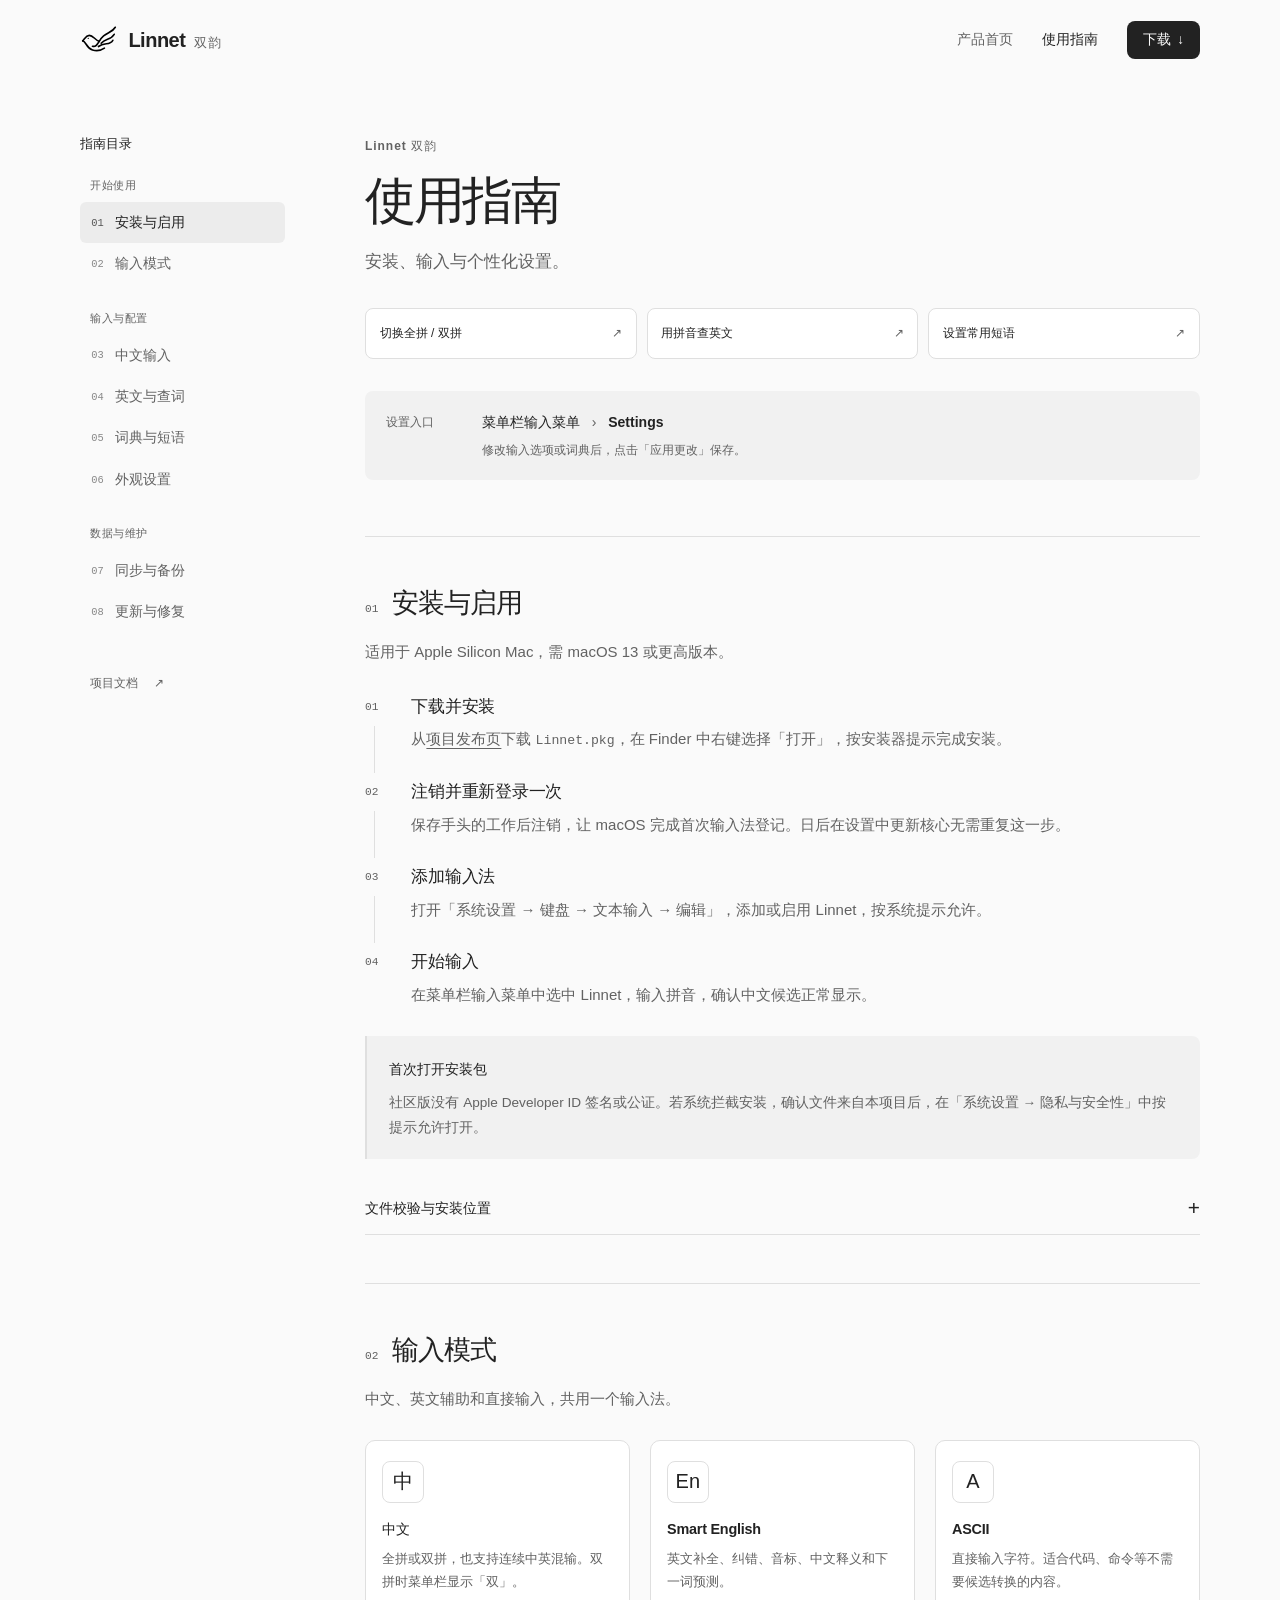
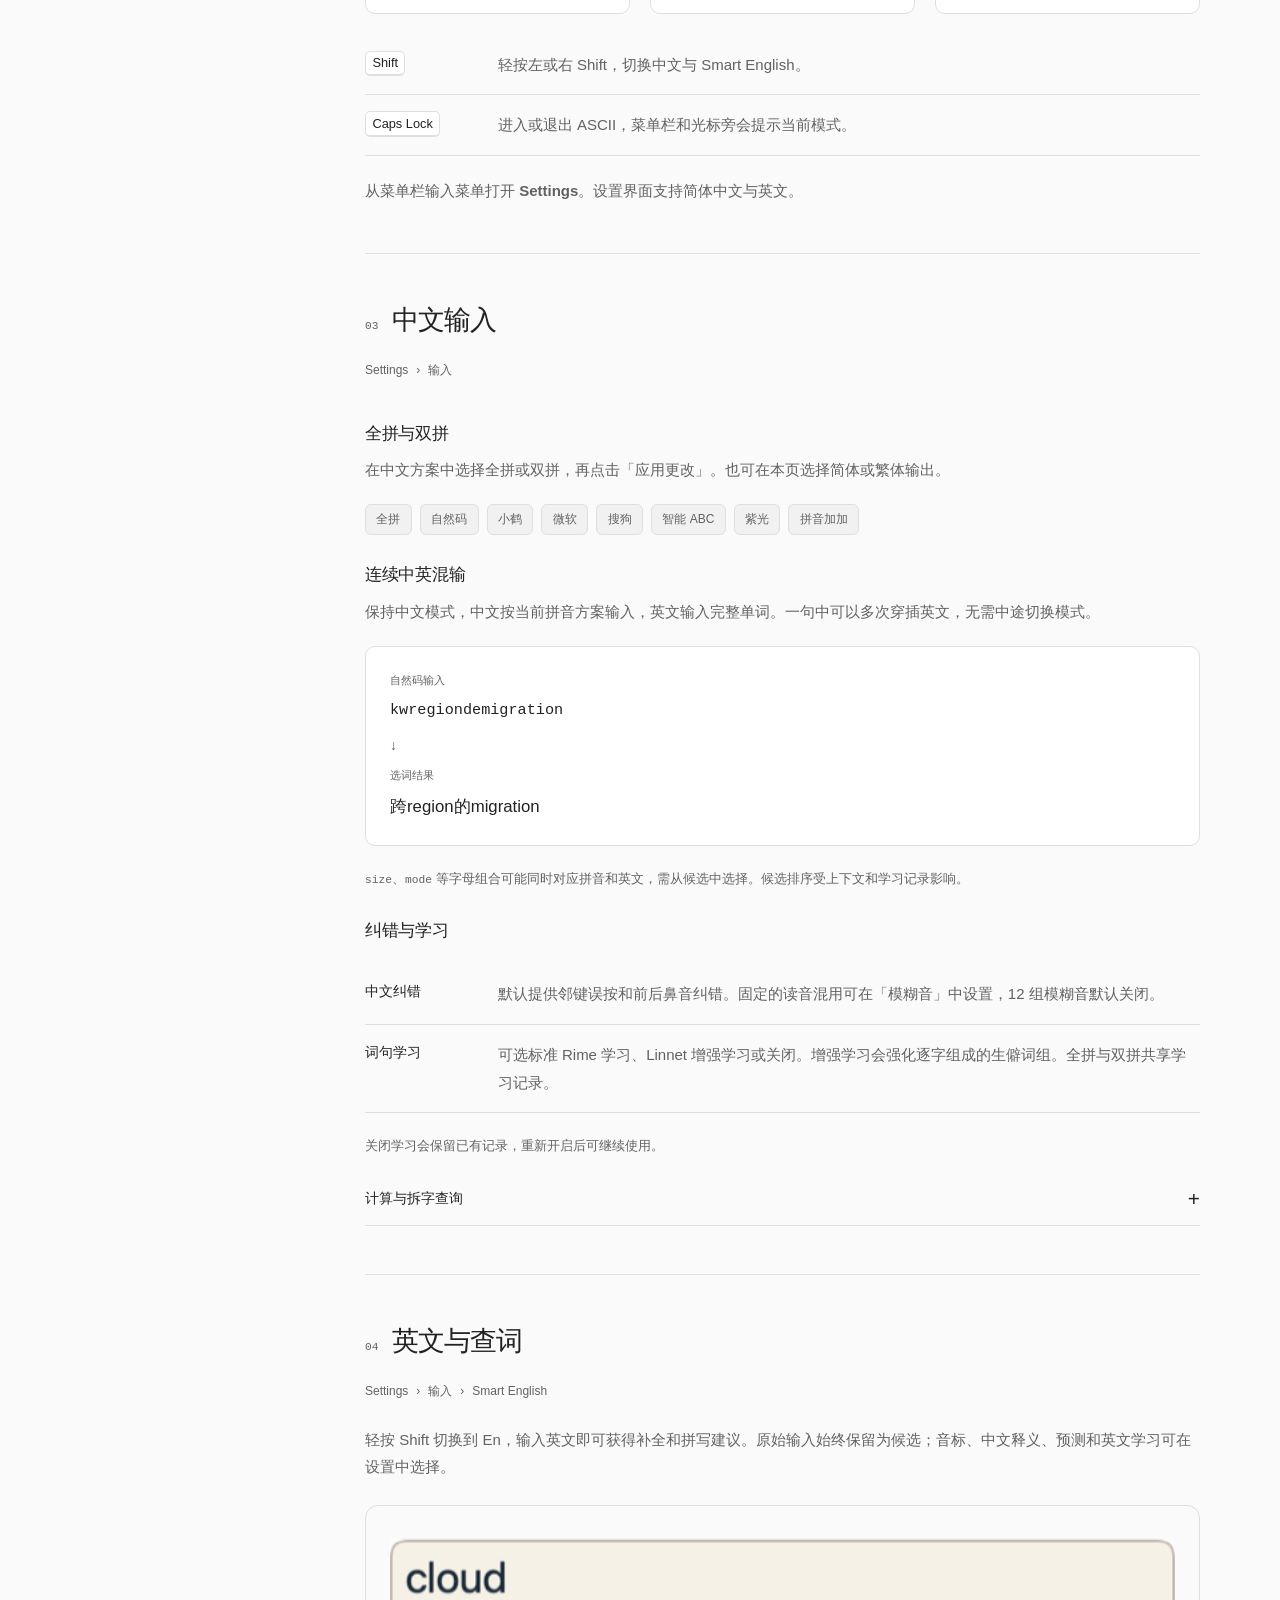
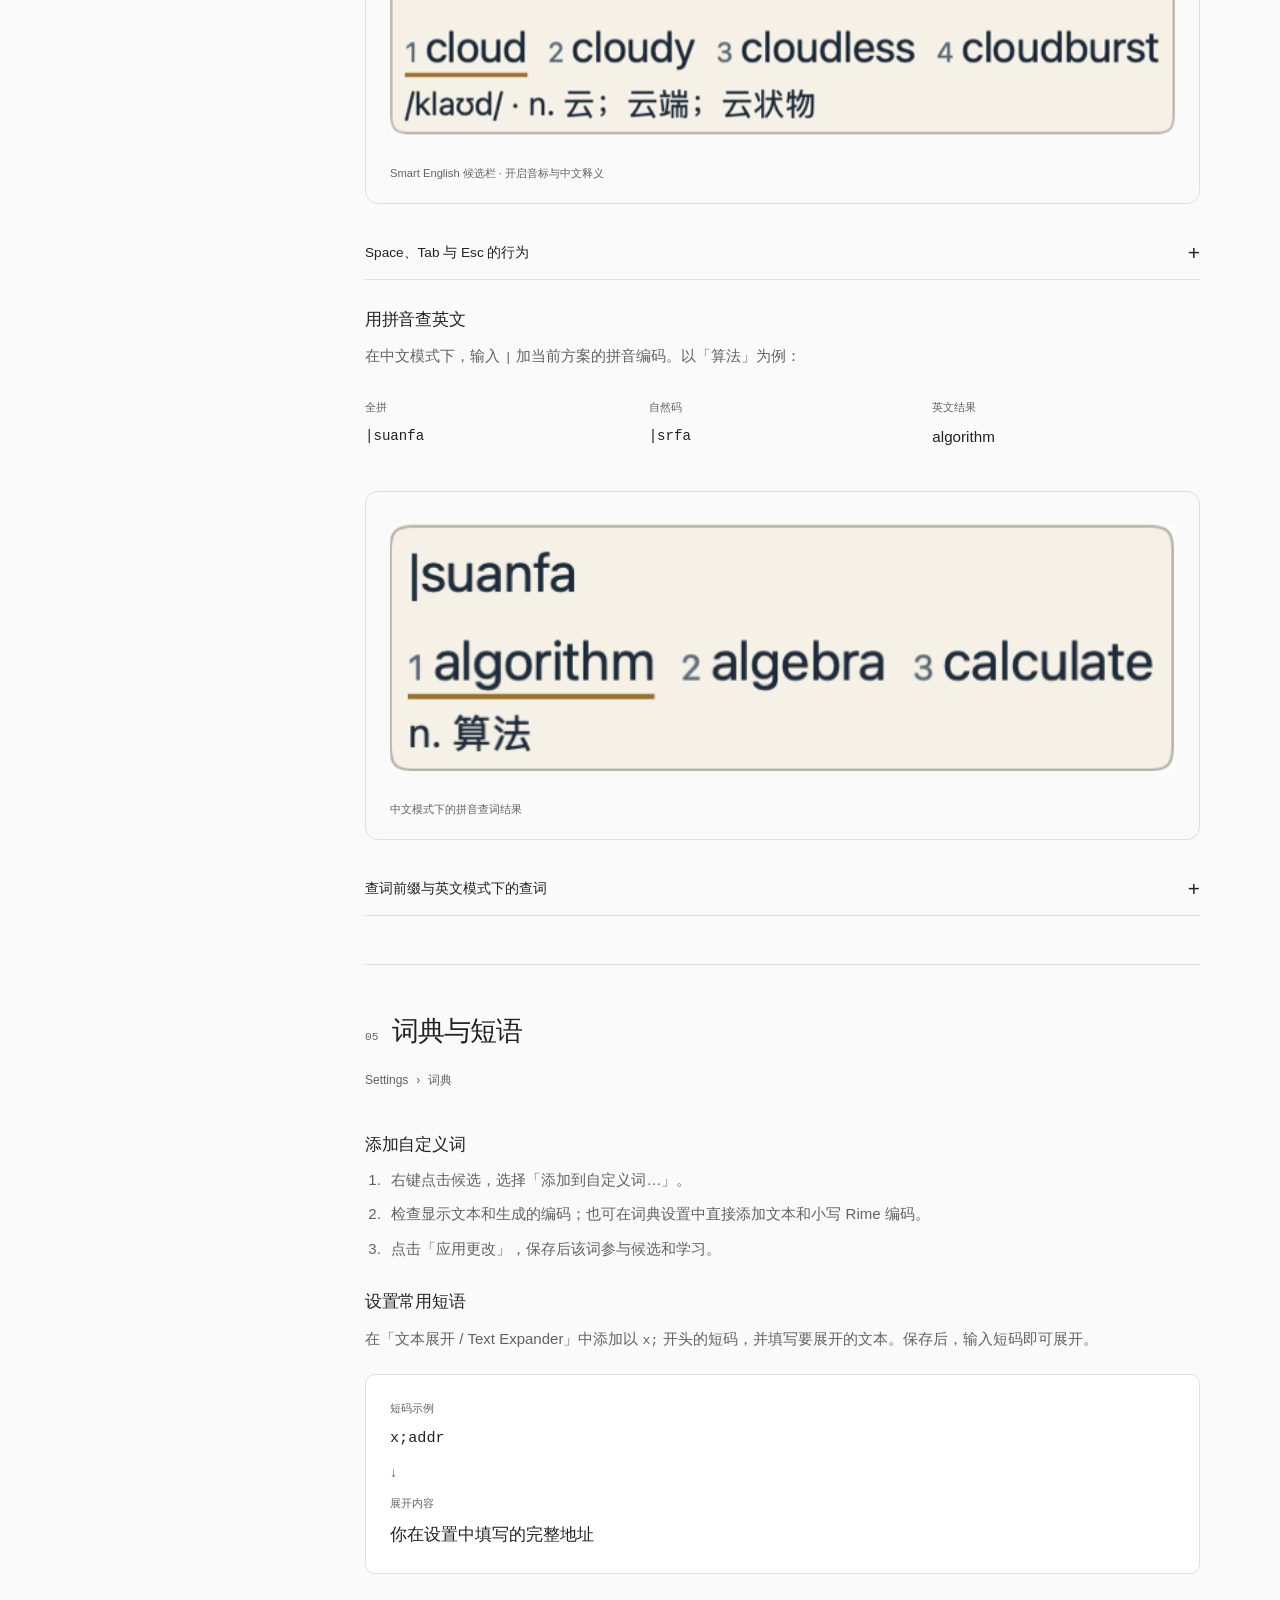
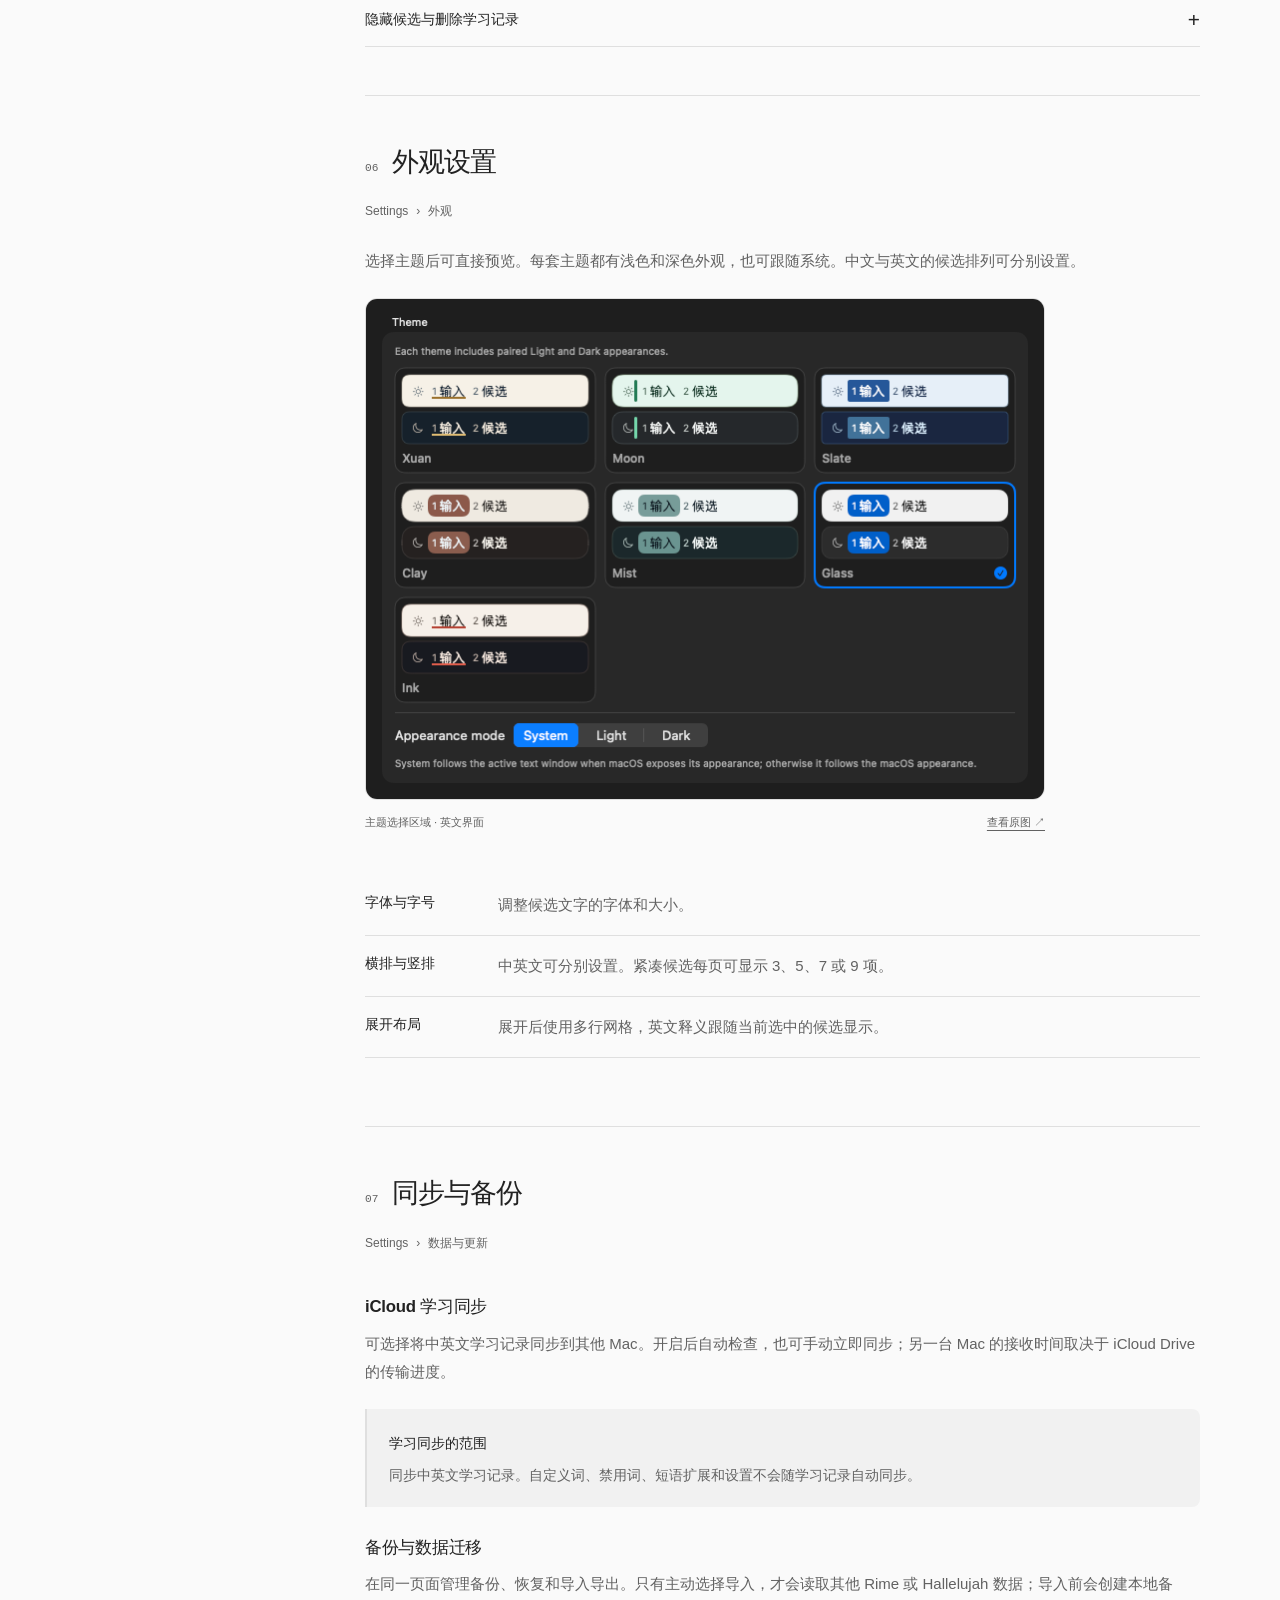
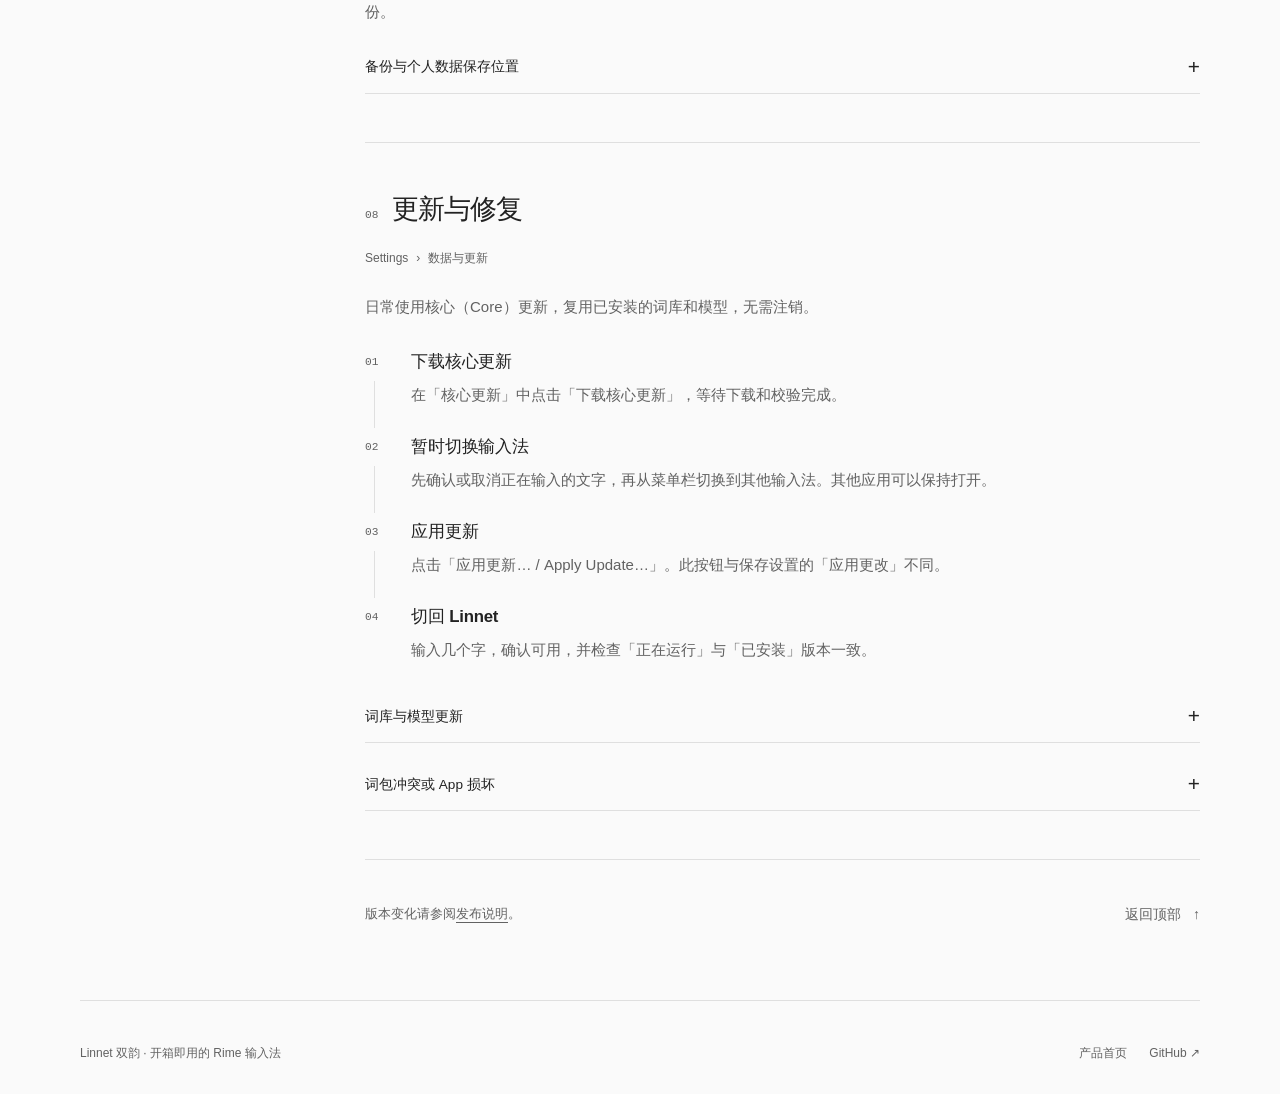
==== commit bc8dfb71: "Align website with Rime product positioning and restore GIF" ====
--- a/guide.html
+++ b/guide.html
@@ -4,11 +4,11 @@
   <meta charset="utf-8">
   <meta name="viewport" content="width=device-width, initial-scale=1">
   <meta name="color-scheme" content="light dark">
-  <meta name="description" content="Linnet 双韵使用指南：安装启用、全拼与双拼、英文补全与查词、个人词典、外观设置、学习同步和更新。">
+  <meta name="description" content="Linnet 双韵使用指南：Rime 安装启用、英文翻译与拼音反查、词典管理、输入设置、学习同步和更新。">
   <title>使用指南 — Linnet 双韵</title>
   <link rel="icon" href="assets/mark.svg" type="image/svg+xml">
-  <link rel="stylesheet" href="style.css?v=1d5e2af090fe">
-  <script src="script.js?v=b2eeee60a65c" defer></script>
+  <link rel="stylesheet" href="style.css?v=7227267bd0d5">
+  <script src="script.js?v=f614111895a0" defer></script>
 </head>
 <body class="guide-body">
   <a class="skip-link" href="#main">跳到主要内容</a>
@@ -143,6 +143,6 @@
       <div class="guide-end"><p>版本变化请参阅<a href="https://github.com/Ares-X/Linnet/releases/latest">发布说明</a>。</p><a href="#main" class="text-link">返回顶部 <span aria-hidden="true">↑</span></a></div>
     </main>
   </div>
-  <footer class="wrap site-footer"><p>Linnet 双韵 · macOS 开源双语输入法</p><div class="footer-links"><a href="index.html">产品首页</a><a href="https://github.com/Ares-X/Linnet">GitHub ↗</a></div></footer>
+  <footer class="wrap site-footer"><p>Linnet 双韵 · 开箱即用的 Rime 输入法</p><div class="footer-links"><a href="index.html">产品首页</a><a href="https://github.com/Ares-X/Linnet">GitHub ↗</a></div></footer>
 </body>
 </html>
--- a/style.css
+++ b/style.css
@@ -54,11 +54,8 @@
 .hero-actions { display: flex; justify-content: center; align-items: center; flex-wrap: wrap; gap: 1.6rem; margin-top: 1.9rem; }
 .download-meta { margin-top: .9rem; color: var(--muted); font-size: .75rem; }
 .download-meta span { margin-inline: .3rem; }
-.input-recording { margin: 3.5rem auto 0; max-width: 930px; }
-.recording-heading { display: flex; justify-content: space-between; align-items: center; gap: 1rem; margin-bottom: 1rem; }
-.recording-heading h2 { font-size: .95rem; font-weight: 550; letter-spacing: 0; }
-.recording-heading a { font-size: .8rem; color: var(--muted); padding-block: .5rem; }
-.input-recording video { width: 100%; height: auto; display: block; border-radius: 14px; border: 1px solid var(--line); background: #fff; box-shadow: var(--shadow); }
+.input-recording { margin: 0; max-width: 760px; }
+.input-recording img { width: 100%; height: auto; display: block; border-radius: 14px; border: 1px solid var(--line); background: #fff; box-shadow: var(--shadow); }
 .input-recording figcaption { margin-top: 1rem; display: flex; flex-wrap: wrap; justify-content: space-between; gap: .4rem 1rem; font-size: .75rem; color: var(--muted); }
 .recording-details { max-width: 32rem; text-align: right; }
 .recording-details summary { text-decoration: underline; text-underline-offset: 3px; }
@@ -263,7 +260,6 @@
   .site-header .nav-github, .site-header .nav-appearance { display: none; }
   .hero { padding-block: 3.3rem 3.5rem; }
   .hero-description { font-size: 1rem; }
-  .input-recording { margin-top: 2.75rem; }
   .section { padding-block: 4rem; }
   .section-heading { gap: 2rem; }
   .section-heading > p { max-width: 20rem; }
@@ -354,3 +350,11 @@
 }
 @media (prefers-reduced-transparency: reduce) { .site-header { background: var(--bg); backdrop-filter: none; } }
 @media (prefers-contrast: more) { :root { --muted: var(--ink); --line: var(--ink); } .site-header { background: var(--bg); backdrop-filter: none; } }
+
+.lexicon-section, .mixed-section { border-top: 1px solid var(--line); }
+.lexicon-grid { display: grid; grid-template-columns: repeat(3, minmax(0, 1fr)); gap: 2.5rem; }
+.lexicon-grid p { color: var(--muted); font-size: .95rem; margin-top: .8rem; }
+.lexicon-section > .gallery-source { margin-top: 2rem; }
+.mixed-section .text-link { margin-top: 1.2rem; }
+.gif-toggle { border: 0; background: none; padding: 0; color: var(--muted); font-size: .75rem; text-decoration: underline; text-underline-offset: 3px; }
+@media (max-width: 600px) { .lexicon-grid { grid-template-columns: 1fr; gap: 1.7rem; } }
